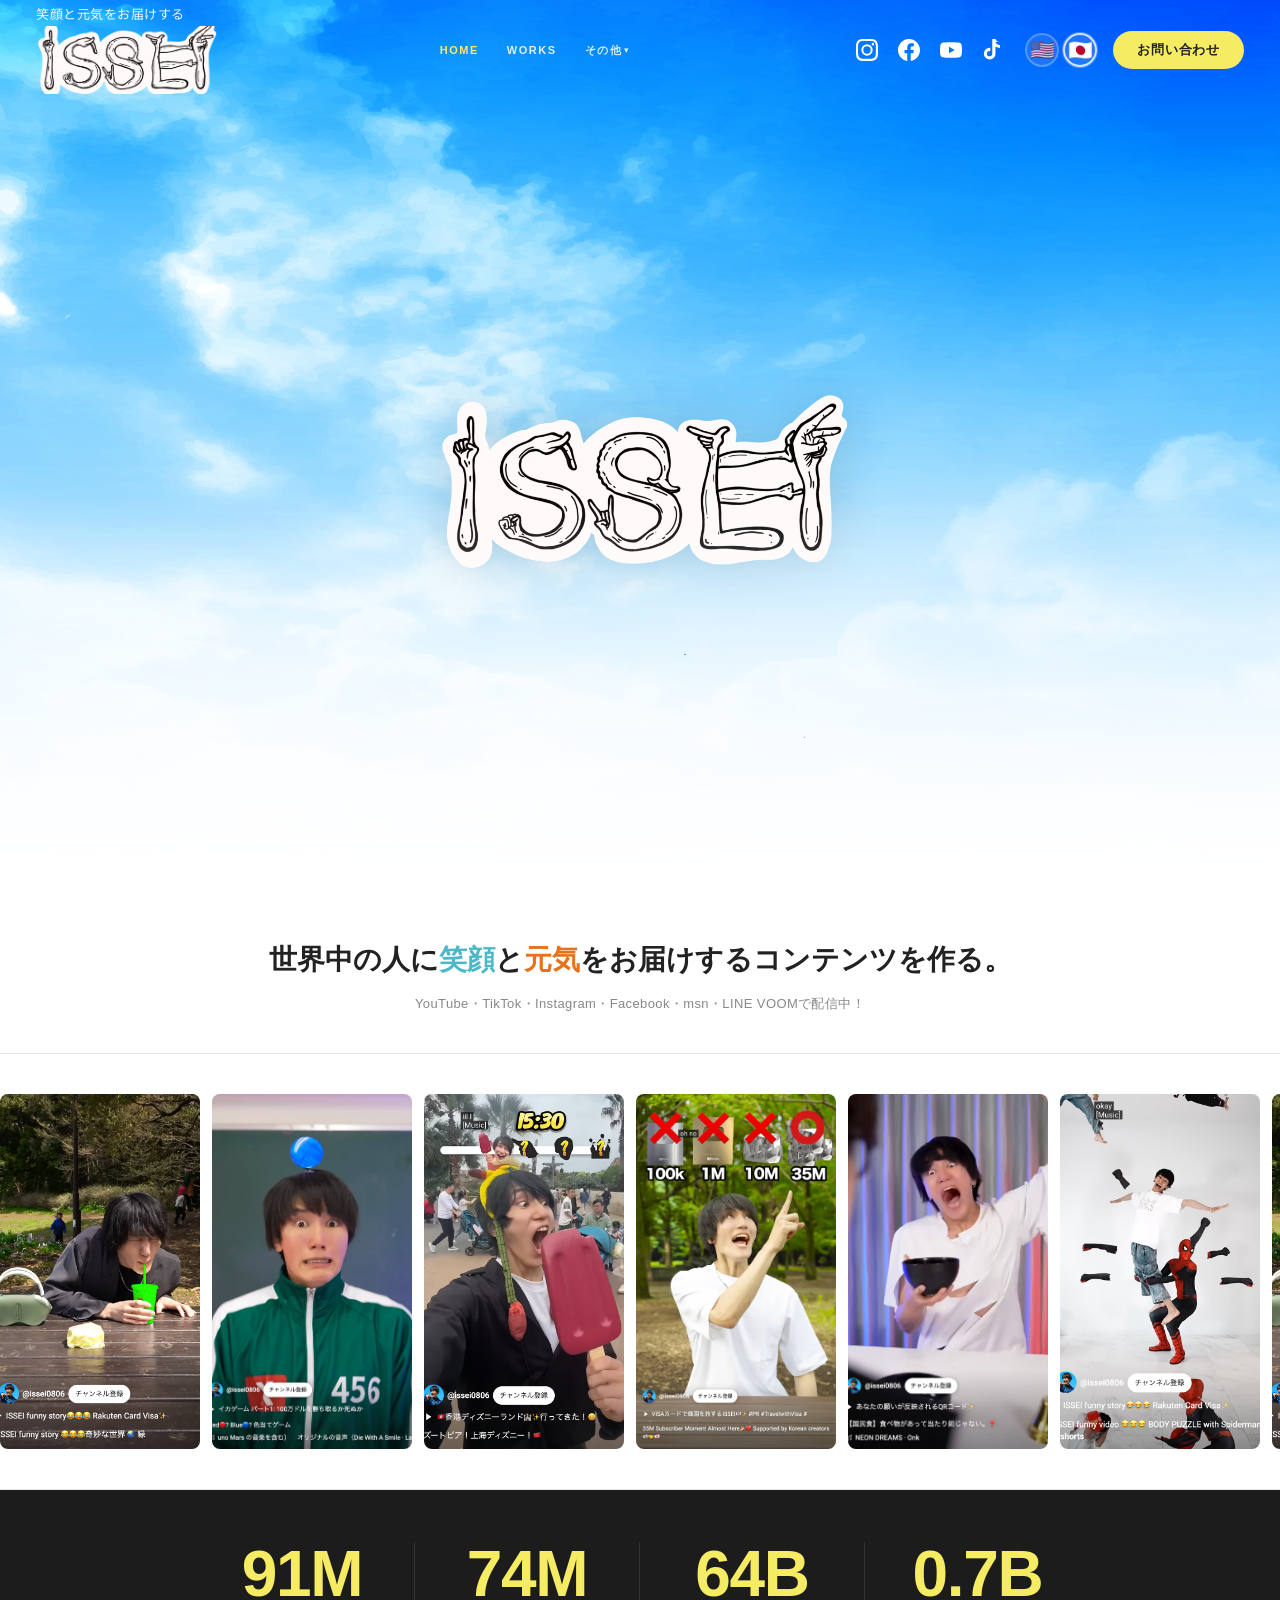
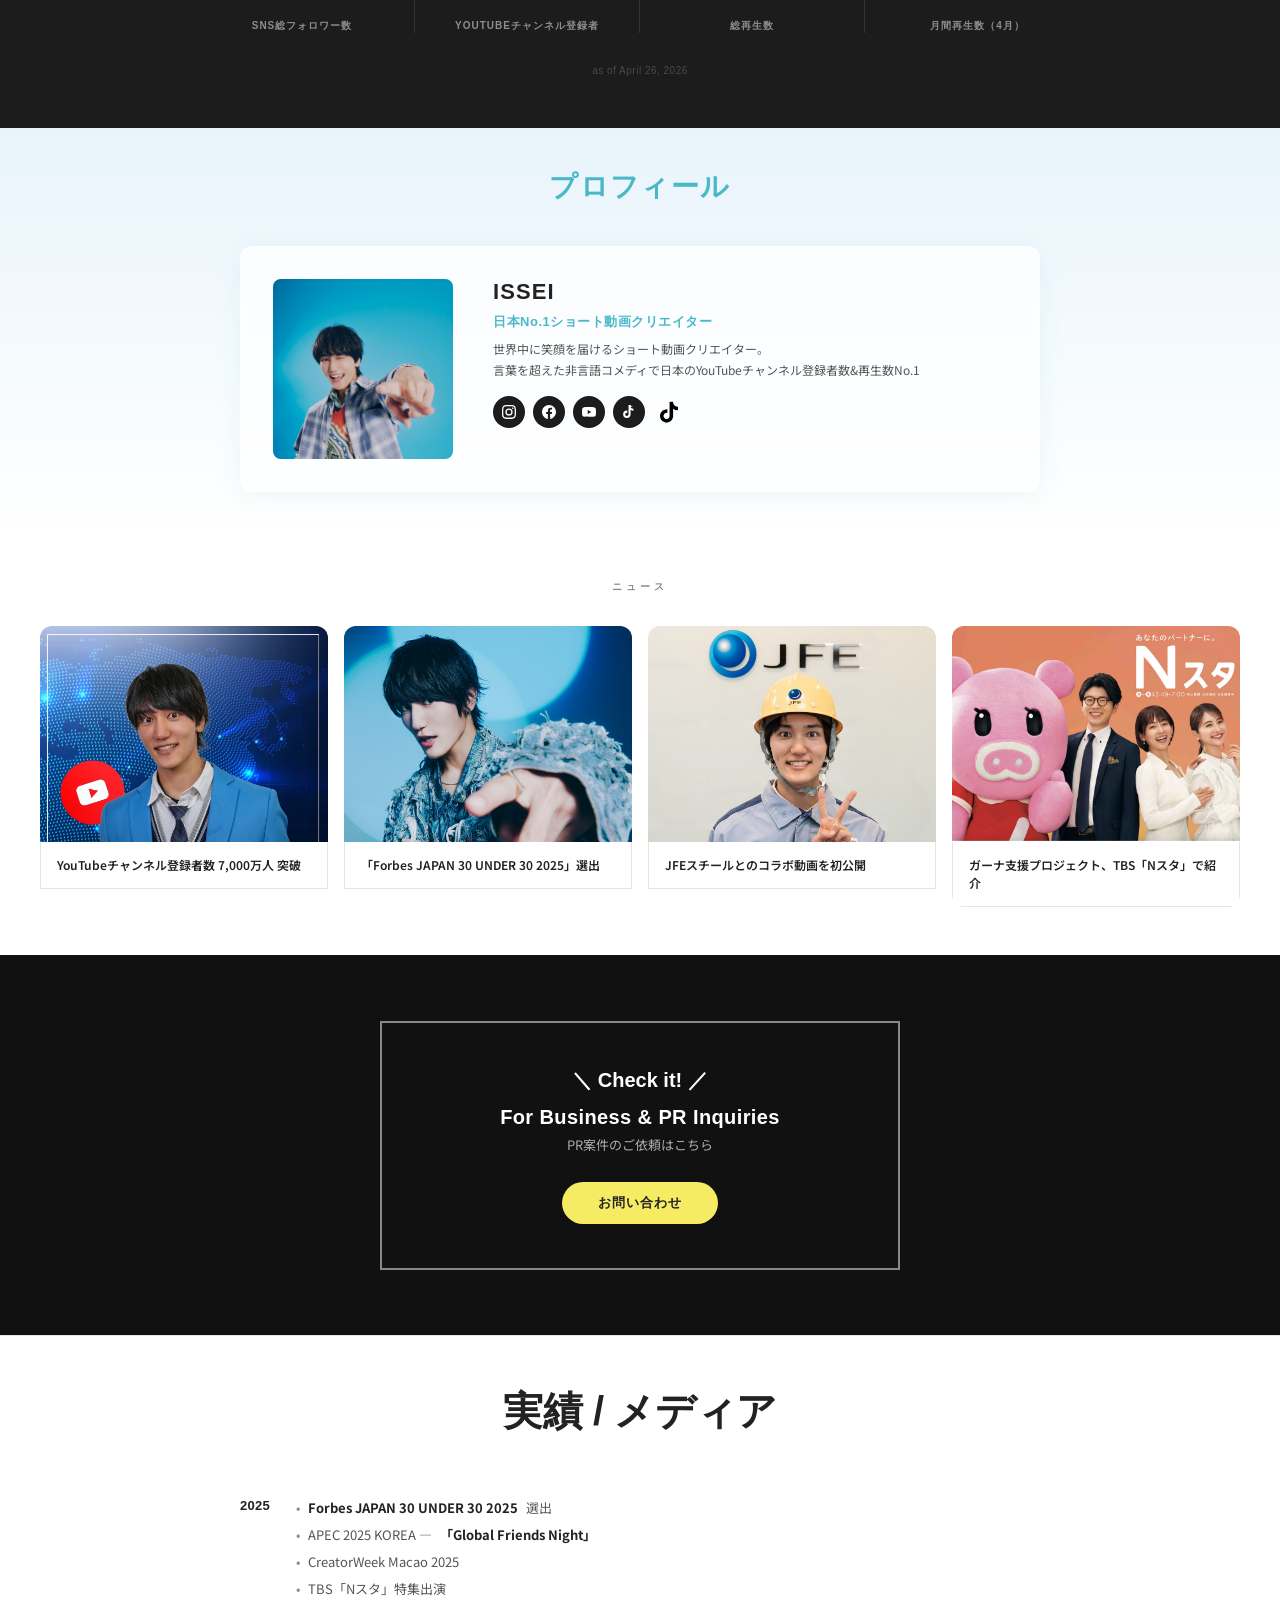
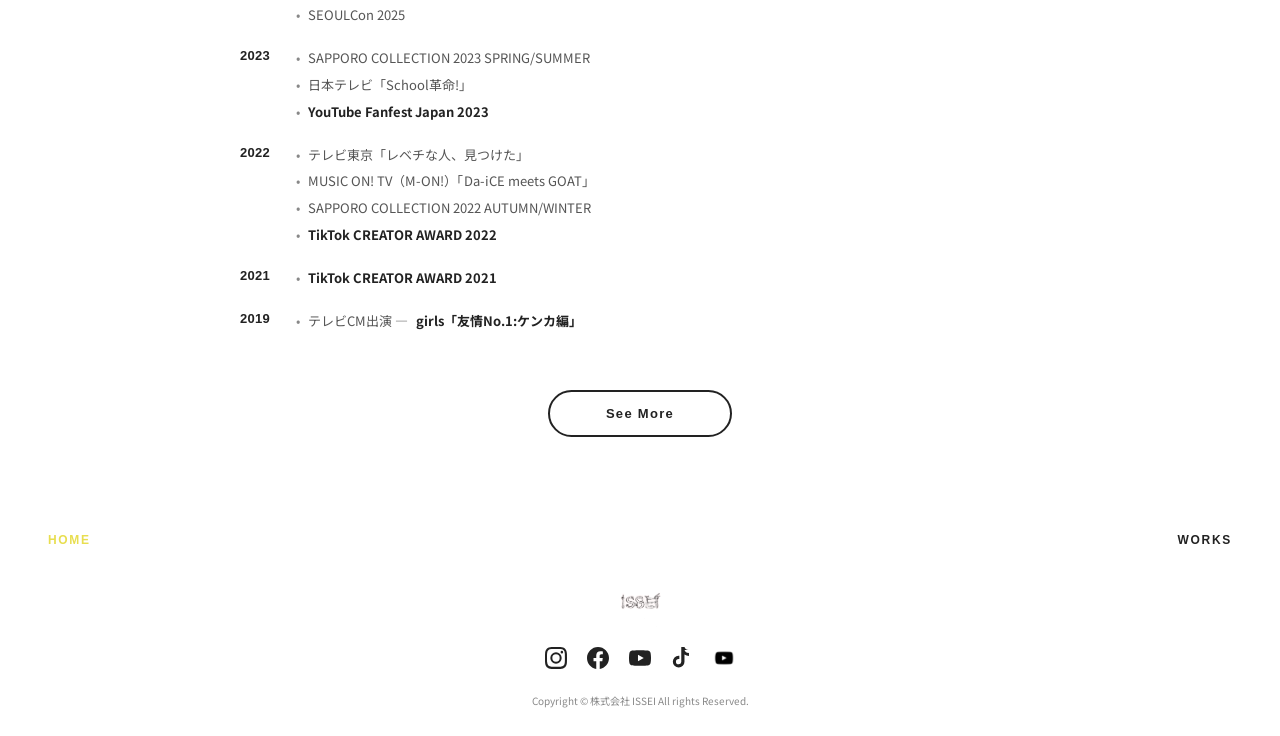
==== index.html @ b6d0b65f "Initial commit — ISSEI company website" ====
<!DOCTYPE html>
<html lang="ja">
<head>
  <meta charset="UTF-8">
  <meta name="viewport" content="width=device-width, initial-scale=1.0">
  <title>ISSEI | ショート動画クリエイター</title>
  <meta name="description" content="Japan's No.1 short-form creator. 非言語コメディで世界をつなぐ。笑顔と元気をお届けする。">
  <link rel="preconnect" href="https://fonts.googleapis.com">
  <link rel="preconnect" href="https://fonts.gstatic.com" crossorigin>
  <link href="https://fonts.googleapis.com/css2?family=Noto+Sans+JP:wght@400;500;700;900&display=swap" rel="stylesheet">
  <link rel="stylesheet" href="css/style.css">
</head>
<body>

  <!-- HEADER -->
  <header>
    <a href="#home" class="logo-wrap">
      <span class="logo-sub" data-i18n="header.tagline">笑顔と元気をお届けする</span>
      <img src="images/logo-header.png" alt="ISSEI" class="logo-img">
    </a>
    <nav class="header-nav">
      <a href="index.html" class="active" data-i18n="nav.home">HOME</a>
      <a href="works.html" data-i18n="nav.works">WORKS</a>
      <div class="nav-more">
        <span class="nav-more-trigger" data-i18n="nav.more">More</span><span class="nav-more-arrow">&#x25BE;</span>
        <div class="nav-dropdown">
          <a href="index.html#profile">Profile</a>
          <a href="index.html#news">News</a>
          <a href="contact.html" data-i18n="nav.contact">Contact</a>
        </div>
      </div>
    </nav>
    <div class="header-right">
      <div class="header-sns">
        <a href="https://www.instagram.com/issei_0806" target="_blank" rel="noopener" aria-label="Instagram">
          <svg viewBox="0 0 24 24"><path d="M12 2.2c3.2 0 3.6 0 4.8.1 3.2.1 4.7 1.7 4.8 4.8.1 1.3.1 1.6.1 4.8 0 3.2 0 3.6-.1 4.8-.1 3.2-1.6 4.7-4.8 4.8-1.3.1-1.6.1-4.8.1-3.2 0-3.6 0-4.8-.1-3.2-.1-4.7-1.7-4.8-4.8C2.2 15.6 2.2 15.3 2.2 12c0-3.2 0-3.6.1-4.8C2.5 3.9 4 2.4 7.2 2.3 8.5 2.2 8.8 2.2 12 2.2zm0-2.2C8.7 0 8.3 0 7.1.1 2.7.3.3 2.7.1 7.1 0 8.3 0 8.7 0 12s0 3.7.1 4.9c.2 4.4 2.6 6.8 7 7C8.3 24 8.7 24 12 24s3.7 0 4.9-.1c4.4-.2 6.8-2.6 7-7 .1-1.2.1-1.6.1-4.9s0-3.7-.1-4.9c-.2-4.4-2.6-6.8-7-7C15.7 0 15.3 0 12 0zm0 5.8a6.2 6.2 0 1 0 0 12.4A6.2 6.2 0 0 0 12 5.8zm0 10.2a4 4 0 1 1 0-8 4 4 0 0 1 0 8zm6.4-11.8a1.4 1.4 0 1 0 0 2.8 1.4 1.4 0 0 0 0-2.8z"/></svg>
        </a>
        <a href="https://www.facebook.com/share/18R8EUJGQv/?mibextid=wwXIfr" target="_blank" rel="noopener" aria-label="Facebook">
          <svg viewBox="0 0 24 24"><path d="M24 12.1C24 5.4 18.6 0 12 0S0 5.4 0 12.1C0 18.1 4.4 23.1 10.1 24v-8.4H7.1v-3.5h3V9.4c0-3 1.8-4.7 4.5-4.7 1.3 0 2.7.2 2.7.2v3h-1.5c-1.5 0-2 .9-2 1.9v2.3h3.4l-.5 3.5h-2.8V24C19.6 23.1 24 18.1 24 12.1z"/></svg>
        </a>
        <a href="https://www.youtube.com/@issei0806" target="_blank" rel="noopener" aria-label="YouTube">
          <svg viewBox="0 0 24 24"><path d="M23.5 6.2a3 3 0 0 0-2.1-2.1C19.5 3.5 12 3.5 12 3.5s-7.5 0-9.4.6A3 3 0 0 0 .5 6.2 31.3 31.3 0 0 0 0 12a31.3 31.3 0 0 0 .5 5.8 3 3 0 0 0 2.1 2.1c1.9.6 9.4.6 9.4.6s7.5 0 9.4-.6a3 3 0 0 0 2.1-2.1A31.3 31.3 0 0 0 24 12a31.3 31.3 0 0 0-.5-5.8zM9.8 15.5V8.5l6.3 3.5-6.3 3.5z"/></svg>
        </a>
        <a href="https://www.tiktok.com/@issei0806" target="_blank" rel="noopener" aria-label="TikTok">
          <svg viewBox="0 0 24 24"><path d="M19.6 3.3A4.9 4.9 0 0 1 14.7 0h-3.5v16.4a2.9 2.9 0 0 1-2.9 2.5 2.9 2.9 0 0 1-2.9-2.9 2.9 2.9 0 0 1 2.9-2.9c.3 0 .5 0 .8.1V9.6a6.4 6.4 0 0 0-.8 0A6.4 6.4 0 0 0 2 16a6.4 6.4 0 0 0 6.4 6.4A6.4 6.4 0 0 0 14.7 16V8.2a8.3 8.3 0 0 0 4.9 1.6V6.4a4.9 4.9 0 0 1-4.9-3.1h4.9z"/></svg>
        </a>
      </div>
      <div class="lang-toggle">
        <button class="lang-btn" data-lang="en">🇺🇸</button>
        <button class="lang-btn" data-lang="ja">🇯🇵</button>
      </div>
      <a href="contact.html" class="btn-contact" data-i18n="nav.contact">Contact Us</a>
    </div>
  </header>

  <!-- HERO -->
  <section class="hero" id="home">
    <img src="images/logo.png" alt="ISSEI" class="hero-issei-logo">
  </section>

  <!-- TAGLINE -->
  <section class="tagline-section">
    <p class="tagline-main" data-i18n="tagline.main">Creating content that brings <span class="hi-teal">smiles</span> and <span class="hi-orange">energy</span> to people around the world.</p>
    <p class="tagline-sub" data-i18n="tagline.sub">We post on YouTube, TikTok, Instagram, Facebook, msn, and LINE VOOM!</p>
  </section>

  <!-- VIDEO GALLERY -->
  <section class="video-section" id="videos">
    <div class="video-marquee-wrap">
      <div class="video-marquee">
        <a href="https://www.youtube.com/shorts/B6LXjl6qYEU" target="_blank" rel="noopener" class="video-thumb">
          <img src="images/video1.png" alt="ISSEI Short">
        </a>
        <a href="https://www.youtube.com/shorts/OdY8fO38qZ0" target="_blank" rel="noopener" class="video-thumb">
          <img src="images/video2.png" alt="ISSEI Short">
        </a>
        <a href="https://www.youtube.com/shorts/y8MEMwSoAbQ" target="_blank" rel="noopener" class="video-thumb">
          <img src="images/video3.png" alt="ISSEI Short">
        </a>
        <a href="https://www.facebook.com/reel/1488280432065754" target="_blank" rel="noopener" class="video-thumb">
          <img src="images/video4.png" alt="ISSEI Short">
        </a>
        <a href="https://www.youtube.com/shorts/hHVqIocbuKQ" target="_blank" rel="noopener" class="video-thumb">
          <img src="images/video5.png" alt="ISSEI Short">
        </a>
        <a href="https://www.youtube.com/shorts/uNd3X2FQv8E" target="_blank" rel="noopener" class="video-thumb">
          <img src="images/video6.png" alt="ISSEI Short">
        </a>
        <!-- duplicate set for seamless loop -->
        <a href="https://www.youtube.com/shorts/B6LXjl6qYEU" target="_blank" rel="noopener" class="video-thumb">
          <img src="images/video1.png" alt="ISSEI Short">
        </a>
        <a href="https://www.youtube.com/shorts/OdY8fO38qZ0" target="_blank" rel="noopener" class="video-thumb">
          <img src="images/video2.png" alt="ISSEI Short">
        </a>
        <a href="https://www.youtube.com/shorts/y8MEMwSoAbQ" target="_blank" rel="noopener" class="video-thumb">
          <img src="images/video3.png" alt="ISSEI Short">
        </a>
        <a href="https://www.facebook.com/reel/1488280432065754" target="_blank" rel="noopener" class="video-thumb">
          <img src="images/video4.png" alt="ISSEI Short">
        </a>
        <a href="https://www.youtube.com/shorts/hHVqIocbuKQ" target="_blank" rel="noopener" class="video-thumb">
          <img src="images/video5.png" alt="ISSEI Short">
        </a>
        <a href="https://www.youtube.com/shorts/uNd3X2FQv8E" target="_blank" rel="noopener" class="video-thumb">
          <img src="images/video6.png" alt="ISSEI Short">
        </a>
      </div>
    </div>
  </section>

  <!-- STATS -->
  <section class="stats-section">
    <div class="stats-grid">
      <div class="stat-item">
        <div class="stat-num" data-target="91" data-suffix="M">91M</div>
        <div class="stat-label" data-i18n="stat.followers">SNS Total Followers</div>
      </div>
      <div class="stat-item">
        <div class="stat-num" data-target="74" data-suffix="M">74M</div>
        <div class="stat-label" data-i18n="stat.youtube">YouTube Subscribers</div>
      </div>
      <div class="stat-item">
        <div class="stat-num" data-target="64" data-suffix="B">64B</div>
        <div class="stat-label" data-i18n="stat.views">Total Views</div>
      </div>
      <div class="stat-item">
        <div class="stat-num" data-target="0.7" data-suffix="B">0.7B</div>
        <div class="stat-label" data-i18n="stat.monthly">Monthly Views (Mar)</div>
      </div>
    </div>
    <p class="stats-date">as of April 26, 2026</p>
  </section>

  <!-- PROFILE -->
  <section class="profile-section" id="profile">
    <h2 class="profile-heading" data-i18n="profile.heading">Profile</h2>
    <div class="profile-card">
      <div class="profile-photo">
        <img src="images/IMG_0517 2.JPG" alt="ISSEI">
      </div>
      <div>
        <div class="profile-info-name">ISSEI</div>
        <div class="profile-info-title" data-i18n="profile.title">Japan's No.1 Short-Form Creator</div>
        <div class="profile-info-bio" data-i18n="profile.bio">非言語コメディで世界をつなぎ、笑顔と元気をお届けする。</div>
        <div class="profile-sns-icons">
          <a href="https://www.instagram.com/issei_0806" target="_blank" rel="noopener" class="profile-sns-icon" aria-label="Instagram">
            <svg viewBox="0 0 24 24"><path d="M12 2.2c3.2 0 3.6 0 4.8.1 3.2.1 4.7 1.7 4.8 4.8.1 1.3.1 1.6.1 4.8 0 3.2 0 3.6-.1 4.8-.1 3.2-1.6 4.7-4.8 4.8-1.3.1-1.6.1-4.8.1-3.2 0-3.6 0-4.8-.1-3.2-.1-4.7-1.7-4.8-4.8C2.2 15.6 2.2 15.3 2.2 12c0-3.2 0-3.6.1-4.8C2.5 3.9 4 2.4 7.2 2.3 8.5 2.2 8.8 2.2 12 2.2zm0-2.2C8.7 0 8.3 0 7.1.1 2.7.3.3 2.7.1 7.1 0 8.3 0 8.7 0 12s0 3.7.1 4.9c.2 4.4 2.6 6.8 7 7C8.3 24 8.7 24 12 24s3.7 0 4.9-.1c4.4-.2 6.8-2.6 7-7 .1-1.2.1-1.6.1-4.9s0-3.7-.1-4.9c-.2-4.4-2.6-6.8-7-7C15.7 0 15.3 0 12 0zm0 5.8a6.2 6.2 0 1 0 0 12.4A6.2 6.2 0 0 0 12 5.8zm0 10.2a4 4 0 1 1 0-8 4 4 0 0 1 0 8zm6.4-11.8a1.4 1.4 0 1 0 0 2.8 1.4 1.4 0 0 0 0-2.8z"/></svg>
          </a>
          <a href="https://www.facebook.com/issei0806official" target="_blank" rel="noopener" class="profile-sns-icon" aria-label="Facebook">
            <svg viewBox="0 0 24 24"><path d="M24 12.1C24 5.4 18.6 0 12 0S0 5.4 0 12.1C0 18.1 4.4 23.1 10.1 24v-8.4H7.1v-3.5h3V9.4c0-3 1.8-4.7 4.5-4.7 1.3 0 2.7.2 2.7.2v3h-1.5c-1.5 0-2 .9-2 1.9v2.3h3.4l-.5 3.5h-2.8V24C19.6 23.1 24 18.1 24 12.1z"/></svg>
          </a>
          <a href="https://www.youtube.com/@issei0806" target="_blank" rel="noopener" class="profile-sns-icon" aria-label="YouTube">
            <svg viewBox="0 0 24 24"><path d="M23.5 6.2a3 3 0 0 0-2.1-2.1C19.5 3.5 12 3.5 12 3.5s-7.5 0-9.4.6A3 3 0 0 0 .5 6.2 31.3 31.3 0 0 0 0 12a31.3 31.3 0 0 0 .5 5.8 3 3 0 0 0 2.1 2.1c1.9.6 9.4.6 9.4.6s7.5 0 9.4-.6a3 3 0 0 0 2.1-2.1A31.3 31.3 0 0 0 24 12a31.3 31.3 0 0 0-.5-5.8zM9.8 15.5V8.5l6.3 3.5-6.3 3.5z"/></svg>
          </a>
          <a href="https://www.tiktok.com/@issei0806" target="_blank" rel="noopener" class="profile-sns-icon" aria-label="TikTok">
            <svg viewBox="0 0 24 24"><path d="M19.6 3.3A4.9 4.9 0 0 1 14.7 0h-3.5v16.4a2.9 2.9 0 0 1-2.9 2.5 2.9 2.9 0 0 1-2.9-2.9 2.9 2.9 0 0 1 2.9-2.9c.3 0 .5 0 .8.1V9.6a6.4 6.4 0 0 0-.8 0A6.4 6.4 0 0 0 2 16a6.4 6.4 0 0 0 6.4 6.4A6.4 6.4 0 0 0 14.7 16V8.2a8.3 8.3 0 0 0 4.9 1.6V6.4a4.9 4.9 0 0 1-4.9-3.1h4.9z"/></svg>
          </a>
          <a href="https://voom.line.me/ch/issei0806" target="_blank" rel="noopener" class="profile-sns-icon profile-sns-icon--img" aria-label="LINE VOOM">
            <img src="images/icon-line2.png" alt="LINE VOOM">
          </a>
        </div>
      </div>
    </div>
  </section>

  <!-- NEWS -->
  <section class="news-section" id="news">
    <p class="news-heading" data-i18n="news.label">News</p>
    <div class="news-grid">
      <a href="news1.html" class="news-card">
        <div class="news-card-thumb" style="padding:0;">
          <img src="images/profile.jpg" alt="70M Subscribers" style="position:static;width:100%;height:100%;object-fit:cover;">
        </div>
        <div class="news-card-body">
          <div class="news-card-title" data-i18n="news.1.title">YouTubeチャンネル登録者数 7,000万人 突破</div>
        </div>
      </a>
      <a href="news2.html" class="news-card">
        <div class="news-card-thumb" style="padding:0;">
          <img src="images/news1.jpg" alt="Forbes JAPAN 30 UNDER 30" style="position:static;width:100%;height:100%;object-fit:cover;">
        </div>
        <div class="news-card-body">
          <div class="news-card-title" data-i18n="news.2.title">「Forbes JAPAN 30 UNDER 30 2025」選出</div>
        </div>
      </a>
      <a href="news3.html" class="news-card">
        <div class="news-card-thumb" style="padding:0;">
          <img src="images/news2.jpg" alt="JFE Steel" style="position:static;width:100%;height:100%;object-fit:cover;object-position:center 30%;">
        </div>
        <div class="news-card-body">
          <div class="news-card-title" data-i18n="news.3.title">JFEスチールとのコラボ動画を初公開</div>
        </div>
      </a>
      <a href="news4.html" class="news-card">
        <div class="news-card-thumb" style="padding:0;">
          <img src="images/news3.png" alt="TBS Nスタ" style="position:static;width:100%;height:100%;object-fit:cover;">
        </div>
        <div class="news-card-body">
          <div class="news-card-title" data-i18n="news.4.title">ガーナ支援プロジェクト、TBS「Nスタ」で紹介</div>
        </div>
      </a>
    </div>
  </section>

  <!-- CTA -->
  <section class="cta-section cta-section--overlay">
    <div class="cta-video-bg">
      <img src="https://img.youtube.com/vi/B6LXjl6qYEU/hqdefault.jpg" alt="">
      <img src="https://img.youtube.com/vi/OdY8fO38qZ0/hqdefault.jpg" alt="">
      <img src="https://img.youtube.com/vi/y8MEMwSoAbQ/hqdefault.jpg" alt="">
      <img src="https://img.youtube.com/vi/hHVqIocbuKQ/hqdefault.jpg" alt="">
      <img src="https://img.youtube.com/vi/uNd3X2FQv8E/hqdefault.jpg" alt="">
      <img src="https://img.youtube.com/vi/2mJEm8zOk-o/hqdefault.jpg" alt="">
    </div>
    <div class="cta-inner-box">
      <p class="cta-check">＼ Check it! ／</p>
      <p class="cta-title-en">For Business &amp; PR Inquiries</p>
      <p class="cta-text" data-i18n="news.cta">ビジネス・PR案件のお問い合わせはこちら</p>
      <a href="contact.html" class="btn-cta" data-i18n="nav.contact">Contact Us</a>
    </div>
  </section>

  <!-- WORKS / MEDIA -->
  <section class="works-section" id="works">
    <div class="works-heading">
      <h2 data-i18n="works.title">Works / Media</h2>
    </div>
    <div class="timeline">

      <div class="tl-block">
        <div class="tl-year">2025</div>
        <div class="tl-items">
          <div class="tl-item" data-i18n="work.2025.1"><strong>Forbes JAPAN 30 UNDER 30 2025</strong> 選出</div>
          <div class="tl-item" data-i18n="work.2025.2">APEC 2025 KOREA — <strong>「Global Friends Night」</strong></div>
          <div class="tl-item" data-i18n="work.2025.3">CreatorWeek Macao 2025</div>
          <div class="tl-item" data-i18n="work.2025.4">TBS「Nスタ」特集出演</div>
          <div class="tl-item" data-i18n="work.2025.5">SEOULCon 2025</div>
        </div>
      </div>

      <div class="tl-block">
        <div class="tl-year">2023</div>
        <div class="tl-items">
          <div class="tl-item" data-i18n="work.2023.1">SAPPORO COLLECTION 2023 SPRING/SUMMER</div>
          <div class="tl-item" data-i18n="work.2023.2">日本テレビ「School革命!」</div>
          <div class="tl-item" data-i18n="work.2023.3"><strong>YouTube Fanfest Japan 2023</strong></div>
        </div>
      </div>

      <div class="tl-block">
        <div class="tl-year">2022</div>
        <div class="tl-items">
          <div class="tl-item" data-i18n="work.2022.1">テレビ東京「レベチな人、見つけた」</div>
          <div class="tl-item" data-i18n="work.2022.2">MUSIC ON! TV（M-ON!）「Da-iCE meets GOAT」</div>
          <div class="tl-item" data-i18n="work.2022.3">SAPPORO COLLECTION 2022 AUTUMN/WINTER</div>
          <div class="tl-item" data-i18n="work.2022.4"><strong>TikTok CREATOR AWARD 2022</strong></div>
        </div>
      </div>

      <div class="tl-block">
        <div class="tl-year">2021</div>
        <div class="tl-items">
          <div class="tl-item" data-i18n="work.2021.1"><strong>TikTok CREATOR AWARD 2021</strong></div>
        </div>
      </div>

      <div class="tl-block">
        <div class="tl-year">2019</div>
        <div class="tl-items">
          <div class="tl-item" data-i18n="work.2019.1">テレビCM — <strong>girls「友情No.1:ケンカ編」</strong></div>
        </div>
      </div>

    </div>
    <div style="text-align:center;margin-top:48px;">
      <a href="works.html" class="btn-see-more" data-i18n="works.seemore">See More</a>
    </div>
  </section>

  <!-- FOOTER -->
  <footer>
    <div class="footer-row">
      <a href="#home" class="footer-row-home" data-i18n="nav.home">HOME</a>
      <a href="works.html" class="footer-row-works" data-i18n="nav.works">WORKS</a>
    </div>
    <div class="footer-logo-text"><img src="images/logo.png" alt="ISSEI"></div>
    <div class="footer-sns">
      <a href="https://www.instagram.com/issei_0806" target="_blank" rel="noopener" aria-label="Instagram">
        <svg viewBox="0 0 24 24"><path d="M12 2.2c3.2 0 3.6 0 4.8.1 3.2.1 4.7 1.7 4.8 4.8.1 1.3.1 1.6.1 4.8 0 3.2 0 3.6-.1 4.8-.1 3.2-1.6 4.7-4.8 4.8-1.3.1-1.6.1-4.8.1-3.2 0-3.6 0-4.8-.1-3.2-.1-4.7-1.7-4.8-4.8C2.2 15.6 2.2 15.3 2.2 12c0-3.2 0-3.6.1-4.8C2.5 3.9 4 2.4 7.2 2.3 8.5 2.2 8.8 2.2 12 2.2zm0-2.2C8.7 0 8.3 0 7.1.1 2.7.3.3 2.7.1 7.1 0 8.3 0 8.7 0 12s0 3.7.1 4.9c.2 4.4 2.6 6.8 7 7C8.3 24 8.7 24 12 24s3.7 0 4.9-.1c4.4-.2 6.8-2.6 7-7 .1-1.2.1-1.6.1-4.9s0-3.7-.1-4.9c-.2-4.4-2.6-6.8-7-7C15.7 0 15.3 0 12 0zm0 5.8a6.2 6.2 0 1 0 0 12.4A6.2 6.2 0 0 0 12 5.8zm0 10.2a4 4 0 1 1 0-8 4 4 0 0 1 0 8zm6.4-11.8a1.4 1.4 0 1 0 0 2.8 1.4 1.4 0 0 0 0-2.8z"/></svg>
      </a>
      <a href="https://www.facebook.com/issei0806official" target="_blank" rel="noopener" aria-label="Facebook">
        <svg viewBox="0 0 24 24"><path d="M24 12.1C24 5.4 18.6 0 12 0S0 5.4 0 12.1C0 18.1 4.4 23.1 10.1 24v-8.4H7.1v-3.5h3V9.4c0-3 1.8-4.7 4.5-4.7 1.3 0 2.7.2 2.7.2v3h-1.5c-1.5 0-2 .9-2 1.9v2.3h3.4l-.5 3.5h-2.8V24C19.6 23.1 24 18.1 24 12.1z"/></svg>
      </a>
      <a href="https://www.youtube.com/@issei0806" target="_blank" rel="noopener" aria-label="YouTube">
        <svg viewBox="0 0 24 24"><path d="M23.5 6.2a3 3 0 0 0-2.1-2.1C19.5 3.5 12 3.5 12 3.5s-7.5 0-9.4.6A3 3 0 0 0 .5 6.2 31.3 31.3 0 0 0 0 12a31.3 31.3 0 0 0 .5 5.8 3 3 0 0 0 2.1 2.1c1.9.6 9.4.6 9.4.6s7.5 0 9.4-.6a3 3 0 0 0 2.1-2.1A31.3 31.3 0 0 0 24 12a31.3 31.3 0 0 0-.5-5.8zM9.8 15.5V8.5l6.3 3.5-6.3 3.5z"/></svg>
      </a>
      <a href="https://www.tiktok.com/@issei0806" target="_blank" rel="noopener" aria-label="TikTok">
        <svg viewBox="0 0 24 24"><path d="M19.6 3.3A4.9 4.9 0 0 1 14.7 0h-3.5v16.4a2.9 2.9 0 0 1-2.9 2.5 2.9 2.9 0 0 1-2.9-2.9 2.9 2.9 0 0 1 2.9-2.9c.3 0 .5 0 .8.1V9.6a6.4 6.4 0 0 0-.8 0A6.4 6.4 0 0 0 2 16a6.4 6.4 0 0 0 6.4 6.4A6.4 6.4 0 0 0 14.7 16V8.2a8.3 8.3 0 0 0 4.9 1.6V6.4a4.9 4.9 0 0 1-4.9-3.1h4.9z"/></svg>
      </a>
      <a href="https://voom.line.me/ch/issei0806" target="_blank" rel="noopener" aria-label="LINE VOOM">
        <img src="images/icon-line.png" alt="LINE VOOM">
      </a>
    </div>
    <p class="footer-copy" data-i18n="footer.copy">Copyright © 株式会社 ISSEI All rights Reserved.</p>
  </footer>

  <script src="js/main.js"></script>
</body>
</html>
---- css/style.css ----
/* =============================================
   ISSEI Official Website
   ============================================= */

:root {
  --yellow: #F5EC64;
  --yellow-dark: #e8de50;
  --sky-top: #5ab8e8;
  --sky-mid: #a8d8f0;
  --sky-bottom: #daeef8;
  --powder: #e8f4fb;
  --powder-mid: #c8e6f5;
  --dark: #1c1c1c;
  --dark2: #2a2a2a;
  --white: #ffffff;
  --text: #222222;
  --text-mid: #555555;
  --text-light: #888888;
  --border: #e4e4e4;
  --accent-teal: #4ab8c8;
  --accent-orange: #e8721a;
  --font-en: 'Helvetica Neue', Helvetica, Arial, sans-serif;
  --font-jp: 'Noto Sans JP', 'Hiragino Sans', Meiryo, sans-serif;
  --ease: 0.25s ease;
  --radius: 12px;
}

*, *::before, *::after { box-sizing: border-box; margin: 0; padding: 0; }
html { scroll-behavior: smooth; }
body { background: var(--white); color: var(--text); font-family: var(--font-en); -webkit-font-smoothing: antialiased; }
a { color: inherit; text-decoration: none; }
img { max-width: 100%; display: block; }

/* =============================================
   HEADER
   ============================================= */

header {
  position: fixed;
  top: 0; left: 0; right: 0;
  z-index: 200;
  height: 100px;
  display: flex;
  align-items: center;
  justify-content: space-between;
  padding: 0 36px;
  background: transparent;
  transition: background var(--ease);
}
header.scrolled {
  background: rgba(10,10,10,0.85);
  backdrop-filter: blur(10px);
}

.logo-wrap {
  display: flex;
  flex-direction: column;
  line-height: 1.2;
}
.logo-img {
  height: 68px;
  width: auto;
  display: block;
}
.logo-sub {
  font-size: 13px;
  color: rgba(255,255,255,0.92);
  font-family: var(--font-jp);
  letter-spacing: 0.04em;
  white-space: nowrap;
  margin-bottom: 4px;
}

.header-right {
  display: flex;
  align-items: center;
  gap: 16px;
  flex-shrink: 0;
}

.header-sns {
  display: flex;
  align-items: center;
  gap: 10px;
}
.header-sns a {
  display: flex;
  align-items: center;
  justify-content: center;
  width: 32px; height: 32px;
  color: var(--white);
  transition: opacity var(--ease);
}
.header-sns a:hover { opacity: 0.6; }
.header-sns svg { width: 22px; height: 22px; fill: var(--white); }

.header-nav {
  display: flex;
  align-items: center;
  gap: 28px;
}
.header-nav a {
  font-size: 11px;
  font-weight: 700;
  letter-spacing: 0.14em;
  text-transform: uppercase;
  color: rgba(255,255,255,0.85);
  transition: color var(--ease);
}
.header-nav a:hover { color: var(--white); }
.header-nav a.active { color: var(--yellow); }

/* More dropdown */
.nav-more {
  position: relative;
  display: flex;
  align-items: center;
  gap: 2px;
  cursor: pointer;
}
.nav-more-trigger {
  font-size: 11px;
  font-weight: 700;
  letter-spacing: 0.14em;
  text-transform: uppercase;
  color: rgba(255,255,255,0.85);
  transition: color var(--ease);
  user-select: none;
}
.nav-more-arrow {
  font-size: 9px;
  color: rgba(255,255,255,0.85);
  transition: color var(--ease);
  line-height: 1;
  margin-top: 1px;
}
.nav-more:hover .nav-more-trigger,
.nav-more:hover .nav-more-arrow { color: var(--white); }
.nav-dropdown {
  position: absolute;
  top: calc(100% + 14px);
  left: 50%;
  transform: translateX(-50%) translateY(-4px);
  background: rgba(10,10,10,0.92);
  backdrop-filter: blur(12px);
  border-radius: 8px;
  min-width: 130px;
  overflow: hidden;
  opacity: 0;
  visibility: hidden;
  transition: opacity var(--ease), visibility var(--ease), transform var(--ease);
  z-index: 300;
}
.nav-more:hover .nav-dropdown {
  opacity: 1;
  visibility: visible;
  transform: translateX(-50%) translateY(0);
}
.nav-dropdown a {
  display: block;
  padding: 11px 18px;
  font-size: 11px;
  font-weight: 600;
  letter-spacing: 0.1em;
  text-transform: uppercase;
  color: rgba(255,255,255,0.75);
  border-bottom: 1px solid rgba(255,255,255,0.06);
  transition: background var(--ease), color var(--ease);
}
.nav-dropdown a:last-child { border-bottom: none; }
.nav-dropdown a:hover {
  background: rgba(255,255,255,0.09);
  color: var(--white);
}

.btn-contact {
  background: var(--yellow);
  color: var(--text);
  font-size: 13px;
  font-weight: 700;
  letter-spacing: 0.06em;
  padding: 10px 24px;
  border-radius: 24px;
  transition: background var(--ease);
  white-space: nowrap;
}
.btn-contact.active { background: var(--yellow-dark); }
.btn-contact:hover { background: var(--yellow-dark); }

.lang-toggle {
  display: flex;
  align-items: center;
  gap: 4px;
}
.lang-btn {
  width: 34px;
  height: 34px;
  border-radius: 50%;
  border: 2px solid rgba(255,255,255,0.35);
  cursor: pointer;
  font-size: 20px;
  padding: 0;
  line-height: 1;
  display: flex;
  align-items: center;
  justify-content: center;
  background: rgba(255,255,255,0.12);
  opacity: 0.75;
  transition: opacity var(--ease), border-color var(--ease);
}
.lang-btn.active {
  opacity: 1;
  border-color: rgba(255,255,255,0.8);
  box-shadow: 0 0 0 1px rgba(255,255,255,0.3);
}
.lang-btn:hover { opacity: 1; }
.lang-sep { display: none; }

/* =============================================
   HERO
   ============================================= */

.hero {
  padding-top: 100px;
  min-height: 100vh;
  background: url('../images/hero-bg.jpg') center center / cover no-repeat;
  display: flex;
  align-items: center;
  justify-content: center;
  position: relative;
  overflow: hidden;
}
.hero::after {
  content: '';
  position: absolute;
  bottom: 0; left: 0; right: 0;
  height: 45%;
  background: linear-gradient(to bottom, transparent 0%, rgba(255,255,255,0.7) 60%, rgba(255,255,255,1) 100%);
  pointer-events: none;
}

.hero-issei-logo {
  width: clamp(240px, 38vw, 520px);
  user-select: none;
  filter: drop-shadow(0 4px 24px rgba(0,0,0,0.12));
}

/* =============================================
   TAGLINE
   ============================================= */

.tagline-section {
  background: var(--white);
  padding: 40px 32px;
  text-align: center;
  border-bottom: 1px solid var(--border);
}

.tagline-main {
  font-size: clamp(18px, 3vw, 28px);
  font-weight: 700;
  line-height: 1.4;
  margin-bottom: 16px;
  color: var(--text);
}
.tagline-main .hi-teal { color: var(--accent-teal); }
.tagline-main .hi-orange { color: var(--accent-orange); }

.tagline-sub {
  font-size: 13px;
  color: var(--text-light);
  letter-spacing: 0.03em;
}

/* =============================================
   VIDEO GALLERY
   ============================================= */

.video-section {
  background: var(--white);
  padding: 40px 0;
  overflow: hidden;
  border-bottom: 1px solid var(--border);
}

.video-marquee-wrap {
  overflow: hidden;
  width: 100%;
}

@keyframes marquee-scroll {
  0%   { transform: translateX(0); }
  100% { transform: translateX(-50%); }
}

.video-marquee {
  display: flex;
  gap: 12px;
  width: max-content;
  animation: marquee-scroll 28s linear infinite;
}

.video-marquee:hover {
  animation-play-state: paused;
}

.video-thumb {
  flex: 0 0 200px;
  height: 355px;
  border-radius: 8px;
  overflow: hidden;
  position: relative;
  background: #1a1a1a;
  cursor: pointer;
  transition: transform var(--ease);
}
.video-thumb:hover { transform: scale(1.02); }

.video-thumb::after {
  content: '';
  position: absolute;
  inset: 0;
  background: rgba(0,0,0,0.2) url("data:image/svg+xml,%3Csvg xmlns='http://www.w3.org/2000/svg' viewBox='0 0 80 80'%3E%3Ccircle cx='40' cy='40' r='38' fill='rgba(255%2C255%2C255%2C0.9)'/%3E%3Cpolygon points='32%2C22 32%2C58 60%2C40' fill='%231a1a1a'/%3E%3C/svg%3E") center/56px no-repeat;
  opacity: 0;
  transition: opacity 0.2s ease;
  z-index: 2;
}
.video-thumb:hover::after { opacity: 1; }

.video-thumb img {
  width: 100%;
  height: 100%;
  object-fit: cover;
}

/* legacy — kept for any other scroll usage */
.video-scroll {
  display: flex;
  gap: 12px;
  padding: 0 32px;
  overflow-x: auto;
  scrollbar-width: none;
  -ms-overflow-style: none;
}
.video-scroll::-webkit-scrollbar { display: none; }

.video-thumb-placeholder {
  width: 100%;
  height: 100%;
  background: linear-gradient(160deg, #2a2a2a 0%, #1a1a1a 100%);
  display: flex;
  flex-direction: column;
  align-items: center;
  justify-content: center;
  gap: 12px;
  color: rgba(255,255,255,0.3);
  font-size: 11px;
  letter-spacing: 0.1em;
  text-transform: uppercase;
}
.video-thumb-placeholder svg { width: 32px; height: 32px; fill: rgba(255,255,255,0.2); }

.video-views {
  position: absolute;
  top: 10px;
  left: 10px;
  background: rgba(0,0,0,0.7);
  color: var(--white);
  font-size: 10px;
  font-weight: 700;
  padding: 3px 8px;
  border-radius: 4px;
}

/* =============================================
   PROFILE SECTION
   ============================================= */

.profile-section {
  background: linear-gradient(180deg, var(--powder) 0%, var(--white) 100%);
  padding: 40px 32px;
}

.profile-heading {
  text-align: center;
  font-size: 28px;
  font-weight: 800;
  color: var(--accent-teal);
  margin-bottom: 40px;
  letter-spacing: 0.05em;
}

.profile-card {
  max-width: 800px;
  margin: 0 auto;
  display: grid;
  grid-template-columns: 180px 1fr;
  gap: 40px;
  align-items: start;
  background: rgba(255,255,255,0.7);
  border-radius: var(--radius);
  padding: 32px;
  backdrop-filter: blur(4px);
  border: 1px solid rgba(255,255,255,0.9);
  box-shadow: 0 4px 24px rgba(74,184,200,0.1);
}

.profile-photo {
  aspect-ratio: 1;
  border-radius: 8px;
  overflow: hidden;
  background: var(--powder-mid);
  display: flex;
  align-items: center;
  justify-content: center;
}
.profile-photo img { width: 100%; height: 100%; object-fit: cover; object-position: top; }
.profile-photo-placeholder {
  font-size: 10px;
  color: var(--text-light);
  text-align: center;
  padding: 12px;
  font-family: var(--font-jp);
}

.profile-info-name {
  font-size: 22px;
  font-weight: 900;
  letter-spacing: 0.05em;
  margin-bottom: 8px;
}
.profile-info-title {
  font-size: 13px;
  font-weight: 600;
  color: var(--accent-teal);
  letter-spacing: 0.04em;
  margin-bottom: 8px;
}

.profile-info-bio {
  font-size: 12px;
  color: var(--text-mid);
  line-height: 1.7;
  margin-bottom: 16px;
  font-family: var(--font-jp);
}

.profile-sns-icons {
  display: flex;
  gap: 8px;
  margin-bottom: 24px;
}
.profile-sns-icon {
  width: 32px; height: 32px;
  border-radius: 50%;
  background: var(--dark);
  display: flex;
  align-items: center;
  justify-content: center;
  transition: opacity var(--ease);
}
.profile-sns-icon:hover { opacity: 0.7; }
.profile-sns-icon svg { width: 14px; height: 14px; fill: white; }
.profile-sns-icon--img { background: transparent; }
.profile-sns-icon img { width: 28px; height: 28px; display: block; border-radius: 50%; }

.profile-stats {
  display: grid;
  grid-template-columns: repeat(4, 1fr);
  gap: 0;
  border-top: 1px solid var(--border);
  padding-top: 20px;
  margin-top: 8px;
}

.pstat {
  text-align: center;
  border-right: 1px solid var(--border);
  padding: 0 12px;
}
.pstat:last-child { border-right: none; }

.pstat-label {
  font-size: 9px;
  font-weight: 600;
  color: var(--text-light);
  letter-spacing: 0.08em;
  text-transform: uppercase;
  line-height: 1.3;
  margin-bottom: 6px;
}
.pstat-num {
  font-size: clamp(22px, 3vw, 32px);
  font-weight: 900;
  color: var(--accent-teal);
  letter-spacing: -0.02em;
  line-height: 1;
}

.profile-date {
  text-align: center;
  font-size: 10px;
  color: var(--text-light);
  margin-top: 16px;
}

/* =============================================
   NEWS SECTION
   ============================================= */

.news-section {
  padding: 48px 32px;
  background: var(--white);
}

.news-heading {
  text-align: center;
  font-size: 10px;
  font-weight: 700;
  letter-spacing: 0.4em;
  text-transform: uppercase;
  color: var(--text-light);
  margin-bottom: 32px;
}

.news-grid {
  display: grid;
  grid-template-columns: repeat(4, 1fr);
  gap: 16px;
  max-width: 1200px;
  margin: 0 auto;
}

.news-card {
  display: block;
  border-radius: var(--radius);
  overflow: hidden;
  cursor: pointer;
  color: inherit;
  text-decoration: none;
  transition: transform var(--ease), box-shadow var(--ease);
}
.news-card:hover { transform: translateY(-4px); box-shadow: 0 12px 32px rgba(0,0,0,0.1); }

.news-card-thumb {
  aspect-ratio: 4/3;
  display: flex;
  align-items: center;
  justify-content: center;
  flex-direction: column;
  gap: 8px;
  padding: 20px;
  position: relative;
  overflow: hidden;
}
.news-card-thumb img { width: 100%; height: 100%; object-fit: cover; object-position: top center; position: absolute; top: 0; left: 0; }

.nc-red { background: linear-gradient(135deg, #c0392b, #e74c3c); }
.nc-blue { background: linear-gradient(135deg, #2980b9, #3498db); }
.nc-dark { background: linear-gradient(135deg, #2c3e50, #34495e); }
.nc-teal { background: linear-gradient(135deg, #16a085, #1abc9c); }

.nc-milestone {
  font-size: clamp(18px, 3vw, 26px);
  font-weight: 900;
  color: var(--white);
  text-align: center;
  line-height: 1.2;
  text-shadow: 0 2px 8px rgba(0,0,0,0.2);
}
.nc-label {
  font-size: 9px;
  color: rgba(255,255,255,0.8);
  letter-spacing: 0.1em;
  text-transform: uppercase;
}

.news-card-body {
  padding: 14px 16px;
  background: var(--white);
  border: 1px solid var(--border);
  border-top: none;
}
.news-card-title {
  font-size: 12px;
  font-weight: 600;
  line-height: 1.5;
  color: var(--text);
  font-family: var(--font-jp);
}

/* =============================================
   CTA SECTION
   ============================================= */

.cta-section {
  background: var(--dark);
  padding: 56px 32px;
  text-align: center;
}

.cta-check {
  font-size: 22px;
  font-weight: 700;
  color: var(--white);
  margin-bottom: 8px;
}

.cta-text {
  font-size: 14px;
  color: rgba(255,255,255,0.6);
  margin-bottom: 28px;
  font-family: var(--font-jp);
}

.btn-cta {
  display: inline-block;
  background: var(--yellow);
  color: var(--text);
  font-size: 13px;
  font-weight: 700;
  letter-spacing: 0.08em;
  padding: 12px 36px;
  border-radius: 24px;
  transition: background var(--ease);
}
.btn-cta:hover { background: var(--yellow-dark); }

/* =============================================
   WORKS SECTION (on homepage)
   ============================================= */

.works-section {
  padding: 48px 32px;
  background: var(--white);
  border-top: 1px solid var(--border);
}

.works-heading {
  text-align: center;
  margin-bottom: 48px;
}
.works-heading h2 {
  font-size: clamp(28px, 4vw, 40px);
  font-weight: 900;
  color: var(--text);
  letter-spacing: -0.01em;
}
.works-heading p {
  font-size: 11px;
  color: var(--text-light);
  letter-spacing: 0.1em;
  margin-top: 8px;
  font-family: var(--font-jp);
}

.timeline {
  max-width: 800px;
  margin: 0 auto;
}

.tl-block {
  display: grid;
  grid-template-columns: 56px 1fr;
  gap: 0;
  padding: 8px 0;
}

.tl-year {
  padding: 3px 0 0;
  font-size: 13px;
  font-weight: 700;
  color: var(--text);
  letter-spacing: 0.02em;
}

.tl-items {
  display: flex;
  flex-direction: column;
  gap: 0;
}

.tl-item {
  display: flex;
  align-items: baseline;
  gap: 8px;
  padding: 3px 0;
  font-size: 13px;
  color: var(--text-mid);
  line-height: 1.6;
  font-family: var(--font-jp);
}
.tl-item::before {
  content: '•';
  color: var(--text-light);
  flex-shrink: 0;
}
.tl-item strong { color: var(--text); font-weight: 700; }

/* =============================================
   FOOTER
   ============================================= */

footer {
  background: var(--white);
  padding: 48px 48px 28px;
  display: flex;
  flex-direction: column;
  align-items: center;
  gap: 0;
  text-align: center;
}

.footer-row {
  display: flex;
  align-items: center;
  justify-content: space-between;
  width: 100%;
  margin-bottom: 32px;
}

.footer-row-home {
  font-size: 12px;
  font-weight: 700;
  letter-spacing: 0.14em;
  color: var(--yellow-dark);
  text-transform: uppercase;
}
.footer-row-home:hover { opacity: 0.7; }

.footer-row-works {
  font-size: 12px;
  font-weight: 700;
  letter-spacing: 0.14em;
  color: var(--text);
  text-transform: uppercase;
}
.footer-row-works:hover { opacity: 0.7; }

.footer-logo-text img {
  height: 48px;
  width: auto;
  margin: 0 auto 20px;
}

.footer-sns {
  display: flex;
  gap: 20px;
  align-items: center;
  justify-content: center;
  margin-bottom: 24px;
}
.footer-sns a {
  color: var(--text);
  transition: opacity var(--ease);
  display: flex;
  align-items: center;
}
.footer-sns a:hover { opacity: 0.5; }
.footer-sns svg { width: 22px; height: 22px; fill: var(--text); display: block; }
.footer-sns img { width: 22px; height: 22px; display: block; }

.footer-nav {
  display: flex;
  gap: 32px;
}
.footer-nav a {
  font-size: 11px;
  font-weight: 700;
  letter-spacing: 0.12em;
  text-transform: uppercase;
  color: var(--text);
  transition: opacity var(--ease);
}
.footer-nav a:hover { opacity: 0.5; }

.footer-copy {
  font-size: 10px;
  color: var(--text-light);
  font-family: var(--font-jp);
}

.btn-see-more {
  display: inline-block;
  padding: 14px 56px;
  border: 2px solid var(--text);
  border-radius: 40px;
  font-size: 13px;
  font-weight: 700;
  letter-spacing: 0.1em;
  color: var(--text);
  transition: background var(--ease), color var(--ease);
}
.btn-see-more:hover {
  background: var(--text);
  color: var(--white);
}

/* Article pages: header starts on white — darken nav text */
body.page-article header {
  background: rgba(255,255,255,0.95);
  backdrop-filter: blur(8px);
  border-bottom: 1px solid rgba(0,0,0,0.06);
}
body.page-article .logo-sub { color: rgba(0,0,0,0.6); }
body.page-article .header-sns svg { fill: #333; }
body.page-article .header-nav a { color: rgba(0,0,0,0.7); }
body.page-article .header-nav a:hover { color: #000; }
body.page-article .lang-btn { border-color: rgba(0,0,0,0.25); background: rgba(0,0,0,0.04); }
body.page-article .btn-contact { background: var(--yellow); color: #111; }

/* =============================================
   STATS SECTION
   ============================================= */

.stats-section {
  background: var(--dark);
  padding: 52px 32px;
}

.stats-grid {
  display: grid;
  grid-template-columns: repeat(4, 1fr);
  max-width: 900px;
  margin: 0 auto;
}

.stat-item {
  text-align: center;
  padding: 0 24px;
  border-right: 1px solid rgba(255,255,255,0.1);
}
.stat-item:last-child { border-right: none; }

.stat-num {
  font-size: clamp(40px, 5vw, 64px);
  font-weight: 900;
  color: var(--yellow);
  letter-spacing: -0.02em;
  line-height: 1;
  margin-bottom: 12px;
}

.stat-label {
  font-size: 10px;
  font-weight: 600;
  color: rgba(255,255,255,0.5);
  letter-spacing: 0.1em;
  text-transform: uppercase;
  line-height: 1.5;
}

.stats-date {
  text-align: center;
  font-size: 10px;
  color: rgba(255,255,255,0.2);
  margin-top: 32px;
  letter-spacing: 0.05em;
}

/* =============================================
   CTA OVERLAY (shared: HOME + WORKS)
   ============================================= */

.cta-section--overlay {
  position: relative;
  overflow: hidden;
  min-height: 380px;
  display: flex;
  align-items: center;
  justify-content: center;
  padding: 60px 32px;
  background: #111;
}

.cta-video-bg {
  position: absolute;
  inset: 0;
  display: flex;
  gap: 3px;
  z-index: 0;
}

.cta-video-bg img {
  flex: 1;
  min-width: 0;
  height: 100%;
  object-fit: cover;
  filter: brightness(0.28);
  display: block;
}

.cta-inner-box {
  position: relative;
  z-index: 1;
  border: 2px solid rgba(255,255,255,0.5);
  padding: 44px 72px;
  text-align: center;
  max-width: 520px;
  width: 100%;
}

.cta-title-en {
  font-size: 20px;
  font-weight: 700;
  color: #ffffff;
  letter-spacing: 0.02em;
  margin-bottom: 6px;
}

.cta-section--overlay .cta-check {
  font-size: 20px;
  font-weight: 700;
  color: #ffffff;
  margin-bottom: 12px;
}

.cta-section--overlay .cta-text {
  font-size: 13px;
  color: rgba(255,255,255,0.65);
  margin-bottom: 28px;
}

/* =============================================
   RESPONSIVE
   ============================================= */

@media (max-width: 768px) {
  .stats-grid {
    grid-template-columns: repeat(2, 1fr);
    gap: 36px 0;
  }
  .stat-item:nth-child(2) { border-right: none; }
  .stat-item:nth-child(3) { border-right: 1px solid rgba(255,255,255,0.1); }
  .cta-section--overlay { min-height: 280px; padding: 40px 20px; }
  .cta-inner-box { padding: 32px 24px; }
  .cta-video-bg img:nth-child(n+4) { display: none; }
}



/* =============================================
   CONTACT PAGE
   ============================================= */

.contact-hero {
  padding-top: 60px;
  height: 280px;
  background: var(--dark);
  display: flex;
  align-items: center;
  justify-content: center;
  position: relative;
  overflow: hidden;
}

.contact-hero-bg-text {
  position: absolute;
  font-size: clamp(80px, 18vw, 200px);
  font-weight: 900;
  font-style: italic;
  color: rgba(255,255,255,0.04);
  letter-spacing: -0.02em;
  user-select: none;
  pointer-events: none;
}

.contact-hero-title {
  position: relative;
  text-align: center;
}

.contact-hero-title h1 {
  font-size: clamp(28px, 5vw, 48px);
  font-weight: 900;
  color: var(--white);
  letter-spacing: 0.02em;
}

.contact-hero-title p {
  font-size: 13px;
  color: rgba(255,255,255,0.6);
  font-family: var(--font-jp);
  margin-top: 8px;
  letter-spacing: 0.05em;
}

.contact-form-section {
  background: var(--powder);
  padding: 64px 32px;
}

.contact-form-inner {
  max-width: 640px;
  margin: 0 auto;
}

.contact-form-head {
  text-align: center;
  margin-bottom: 40px;
}

.contact-form-head .sub {
  font-size: 20px;
  font-weight: 900;
  color: var(--accent-teal);
  letter-spacing: 0.05em;
  margin-bottom: 4px;
}

.contact-form-head h2 {
  font-size: 28px;
  font-weight: 900;
  color: var(--text);
  font-family: var(--font-jp);
  margin-bottom: 16px;
}

.contact-form-head p {
  font-size: 12px;
  color: var(--text-mid);
  line-height: 1.9;
  font-family: var(--font-jp);
}

.form-card {
  background: var(--white);
  border-radius: var(--radius);
  padding: 40px;
  box-shadow: 0 4px 24px rgba(0,0,0,0.06);
}

.form-row { margin-bottom: 28px; }

label {
  display: block;
  font-size: 11px;
  font-weight: 700;
  letter-spacing: 0.15em;
  color: var(--text-mid);
  margin-bottom: 10px;
  font-family: var(--font-jp);
}

.radio-group {
  display: flex;
  flex-direction: column;
  gap: 10px;
}
.radio-item {
  display: flex;
  align-items: center;
  gap: 10px;
  font-size: 13px;
  color: var(--text);
  cursor: pointer;
  font-family: var(--font-jp);
}
.radio-item input[type="radio"] {
  width: 16px; height: 16px;
  accent-color: var(--accent-teal);
  cursor: pointer;
  flex-shrink: 0;
}

input[type="text"],
input[type="email"],
textarea,
select {
  width: 100%;
  border: 1px solid var(--border);
  border-radius: 6px;
  padding: 12px 14px;
  font-size: 14px;
  color: var(--text);
  font-family: var(--font-en);
  background: var(--white);
  outline: none;
  transition: border-color var(--ease);
}
input[type="text"]:focus,
input[type="email"]:focus,
textarea:focus,
select:focus { border-color: var(--accent-teal); }
select { appearance: none; background-image: url("data:image/svg+xml,%3Csvg xmlns='http://www.w3.org/2000/svg' width='12' height='8' viewBox='0 0 12 8'%3E%3Cpath fill='%23999' d='M6 8L0 0h12z'/%3E%3C/svg%3E"); background-repeat: no-repeat; background-position: right 14px center; cursor: pointer; }
textarea { resize: vertical; min-height: 100px; }
::placeholder { color: #bbb; }

.btn-send {
  width: 100%;
  background: var(--yellow);
  color: var(--text);
  border: none;
  padding: 16px;
  font-size: 14px;
  font-weight: 700;
  letter-spacing: 0.15em;
  border-radius: 28px;
  cursor: pointer;
  font-family: var(--font-en);
  transition: background var(--ease);
  margin-top: 8px;
}
.btn-send:hover { background: var(--yellow-dark); }

/* =============================================
   TOAST
   ============================================= */

.toast {
  position: fixed;
  bottom: 28px; right: 28px;
  background: var(--dark);
  color: var(--white);
  padding: 14px 24px;
  border-radius: 8px;
  font-size: 13px;
  font-family: var(--font-jp);
  opacity: 0;
  transform: translateY(10px);
  transition: all 0.4s ease;
  pointer-events: none;
  z-index: 300;
}
.toast.show { opacity: 1; transform: translateY(0); }

/* =============================================
   RESPONSIVE
   ============================================= */

@media (max-width: 1024px) {
  .news-grid { grid-template-columns: repeat(2, 1fr); }
  .profile-stats { grid-template-columns: repeat(2, 1fr); }
  .pstat:nth-child(2) { border-right: none; }
  .pstat:nth-child(3) { border-top: 1px solid var(--border); }
  .pstat:nth-child(4) { border-top: 1px solid var(--border); border-right: none; }
}

@media (max-width: 768px) {
  header { padding: 0 16px; }
  .logo-text { font-size: 18px; }
  .header-nav { display: none; }
  .nav-more { display: none; }

  .hero { min-height: 40vh; }
  .hero-issei-logo { font-size: clamp(56px, 18vw, 100px); }

  .profile-card { grid-template-columns: 1fr; }
  .profile-photo { width: 140px; }

  .news-grid { grid-template-columns: repeat(2, 1fr); }

  footer { flex-direction: column; text-align: center; }
  .footer-nav { justify-content: center; }

  .contact-form-section { padding: 40px 20px; }
  .form-card { padding: 28px 20px; }
}

@media (max-width: 480px) {
  .lang-toggle { display: none; }
}
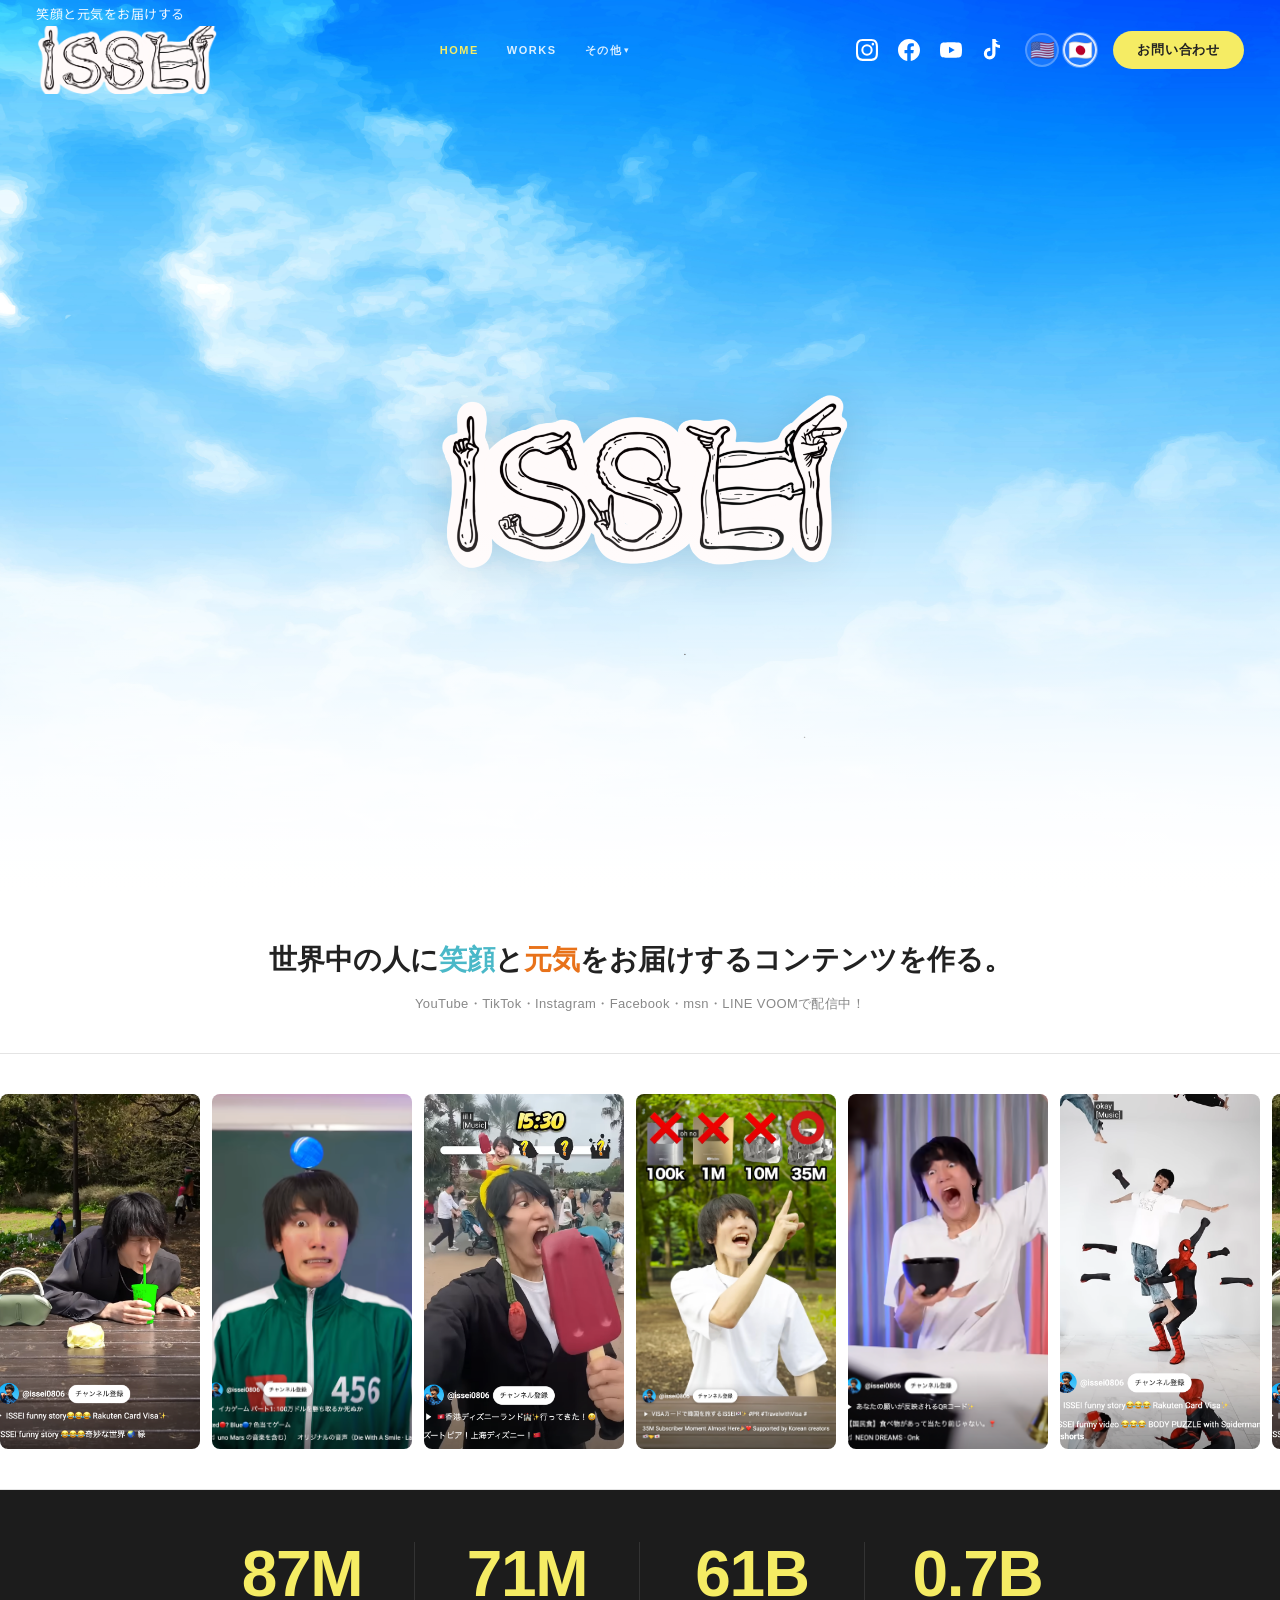
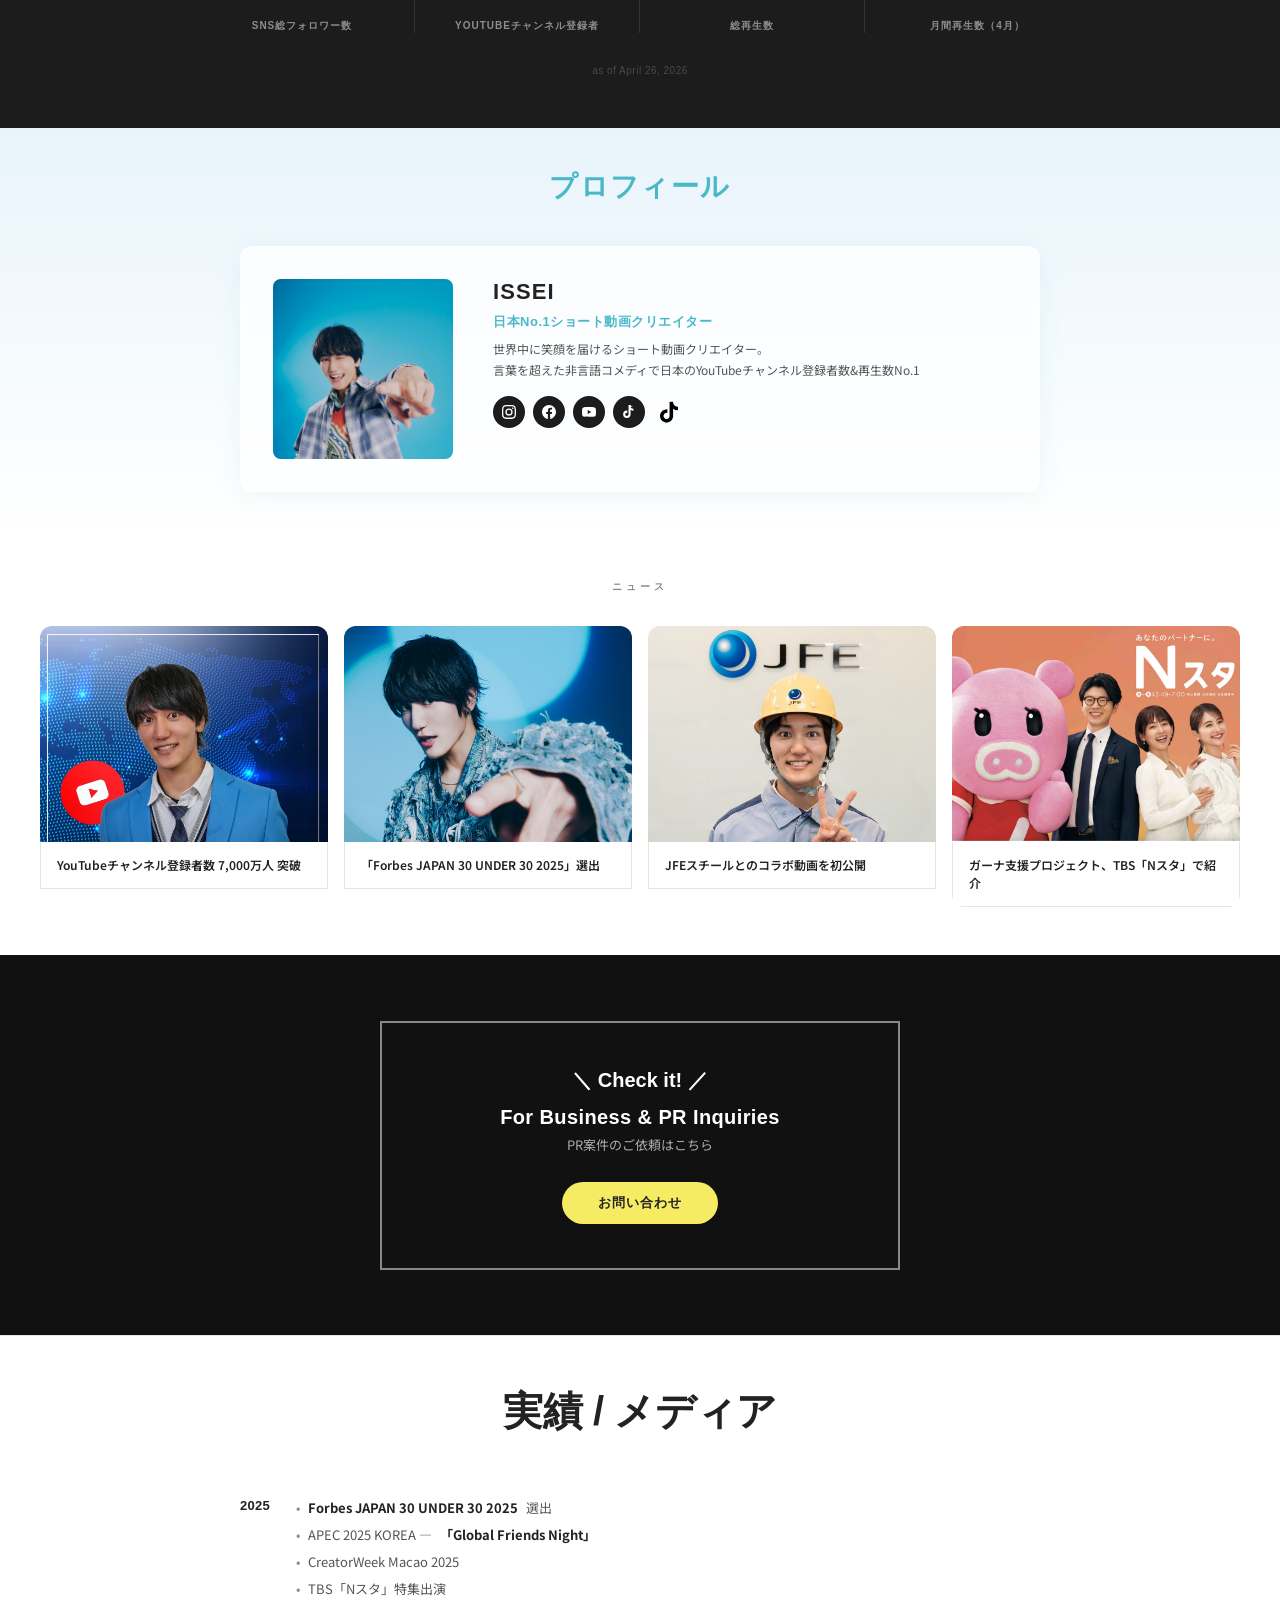
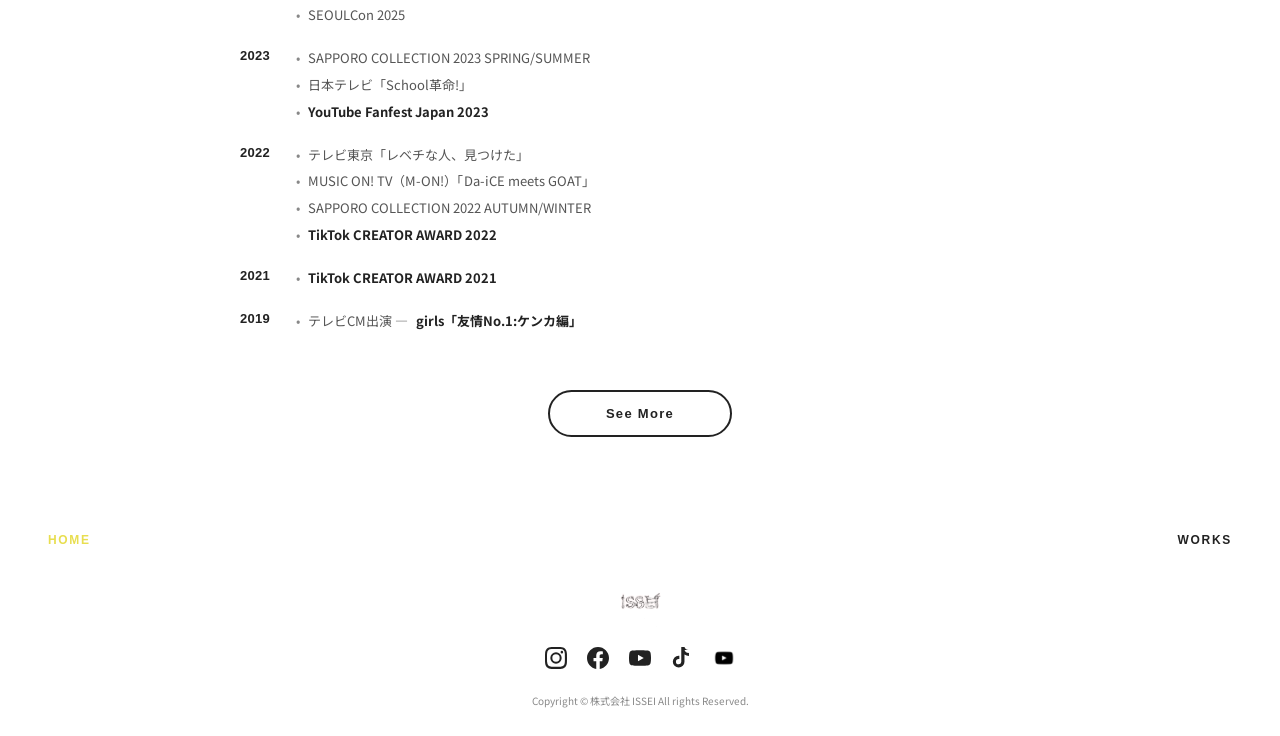
==== commit e86d2adb: "Fix LINE VOOM URL, add Facebook to header, update stats to 74M/64B, fix JFE photo position" ====
--- a/index.html
+++ b/index.html
@@ -156,7 +156,7 @@
           <a href="https://www.tiktok.com/@issei0806" target="_blank" rel="noopener" class="profile-sns-icon" aria-label="TikTok">
             <svg viewBox="0 0 24 24"><path d="M19.6 3.3A4.9 4.9 0 0 1 14.7 0h-3.5v16.4a2.9 2.9 0 0 1-2.9 2.5 2.9 2.9 0 0 1-2.9-2.9 2.9 2.9 0 0 1 2.9-2.9c.3 0 .5 0 .8.1V9.6a6.4 6.4 0 0 0-.8 0A6.4 6.4 0 0 0 2 16a6.4 6.4 0 0 0 6.4 6.4A6.4 6.4 0 0 0 14.7 16V8.2a8.3 8.3 0 0 0 4.9 1.6V6.4a4.9 4.9 0 0 1-4.9-3.1h4.9z"/></svg>
           </a>
-          <a href="https://voom.line.me/ch/issei0806" target="_blank" rel="noopener" class="profile-sns-icon profile-sns-icon--img" aria-label="LINE VOOM">
+          <a href="https://linevoom.line.me/user/_dQAHLAu3z79X39ZBWgqr4kYaA-B5Mnfyq2qL_Vg" target="_blank" rel="noopener" class="profile-sns-icon profile-sns-icon--img" aria-label="LINE VOOM">
             <img src="images/icon-line2.png" alt="LINE VOOM">
           </a>
         </div>
@@ -298,7 +298,7 @@
       <a href="https://www.tiktok.com/@issei0806" target="_blank" rel="noopener" aria-label="TikTok">
         <svg viewBox="0 0 24 24"><path d="M19.6 3.3A4.9 4.9 0 0 1 14.7 0h-3.5v16.4a2.9 2.9 0 0 1-2.9 2.5 2.9 2.9 0 0 1-2.9-2.9 2.9 2.9 0 0 1 2.9-2.9c.3 0 .5 0 .8.1V9.6a6.4 6.4 0 0 0-.8 0A6.4 6.4 0 0 0 2 16a6.4 6.4 0 0 0 6.4 6.4A6.4 6.4 0 0 0 14.7 16V8.2a8.3 8.3 0 0 0 4.9 1.6V6.4a4.9 4.9 0 0 1-4.9-3.1h4.9z"/></svg>
       </a>
-      <a href="https://voom.line.me/ch/issei0806" target="_blank" rel="noopener" aria-label="LINE VOOM">
+      <a href="https://linevoom.line.me/user/_dQAHLAu3z79X39ZBWgqr4kYaA-B5Mnfyq2qL_Vg" target="_blank" rel="noopener" aria-label="LINE VOOM">
         <img src="images/icon-line.png" alt="LINE VOOM">
       </a>
     </div>
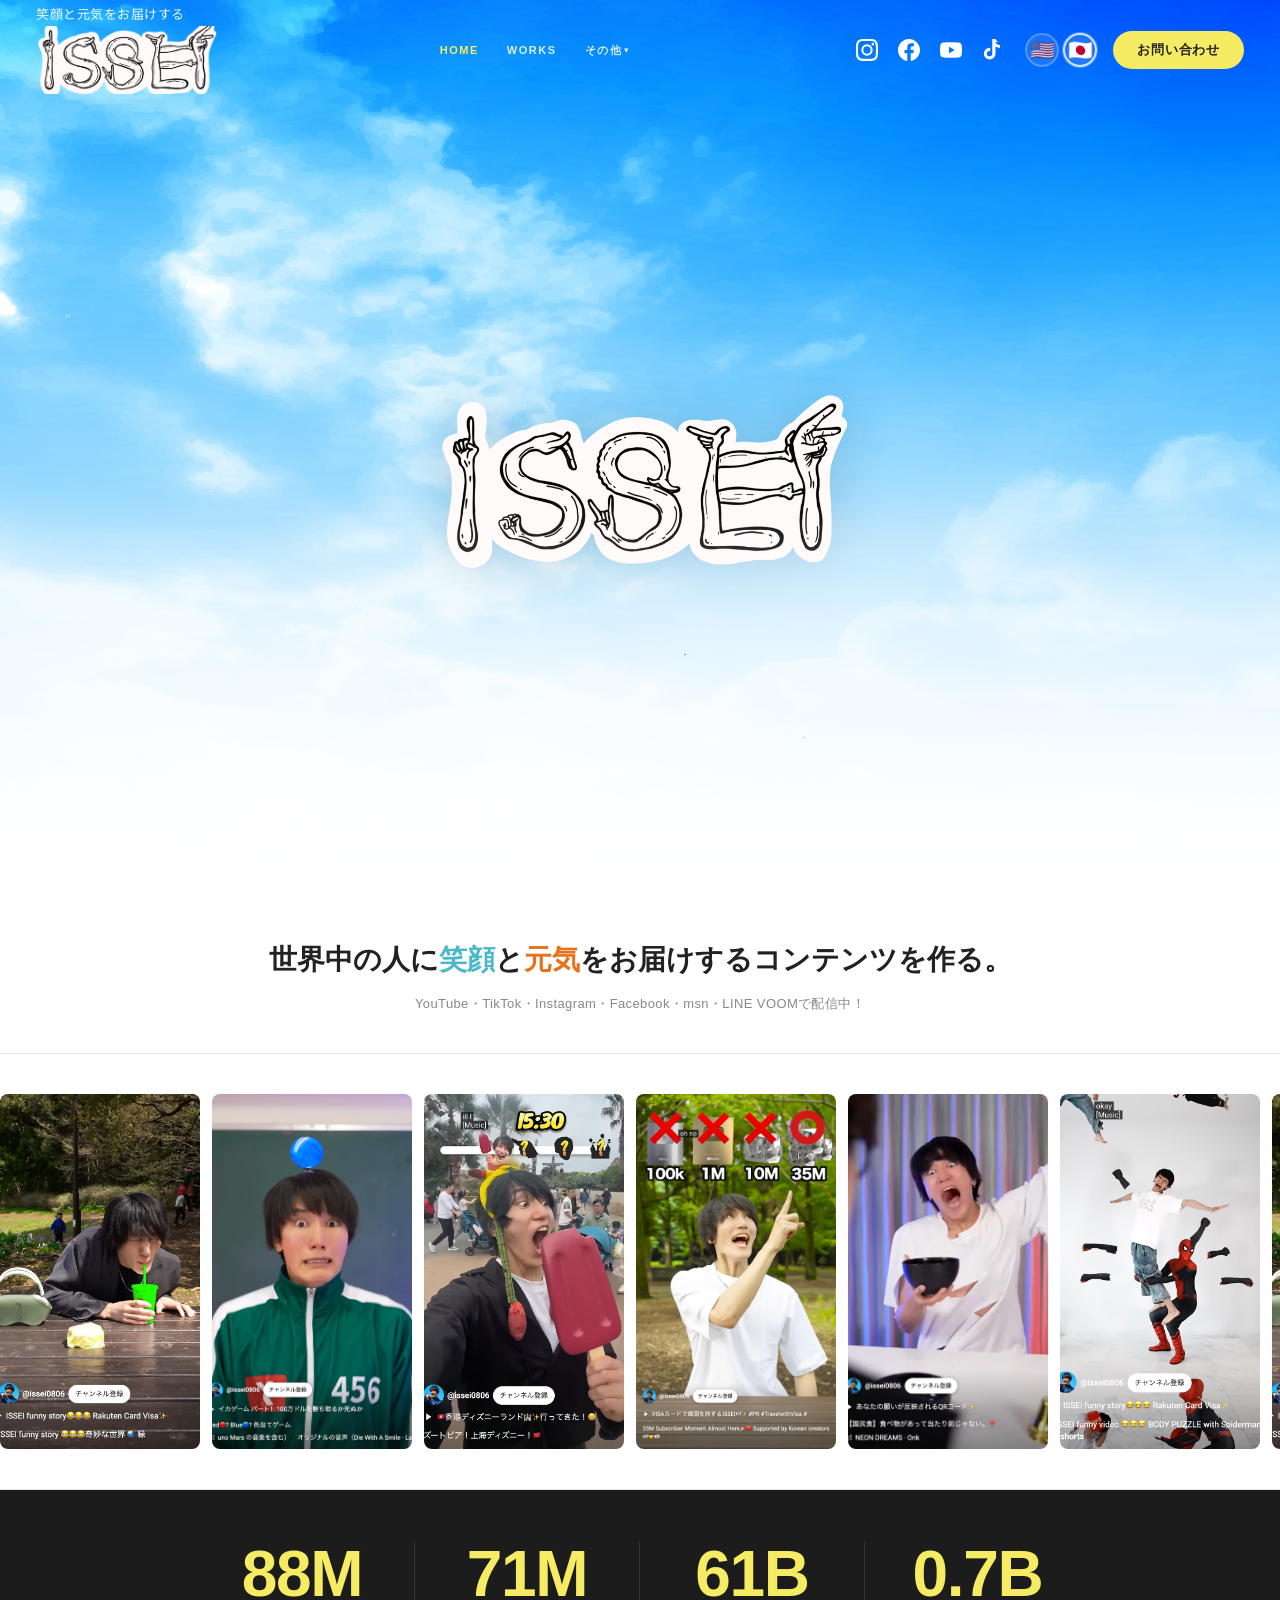
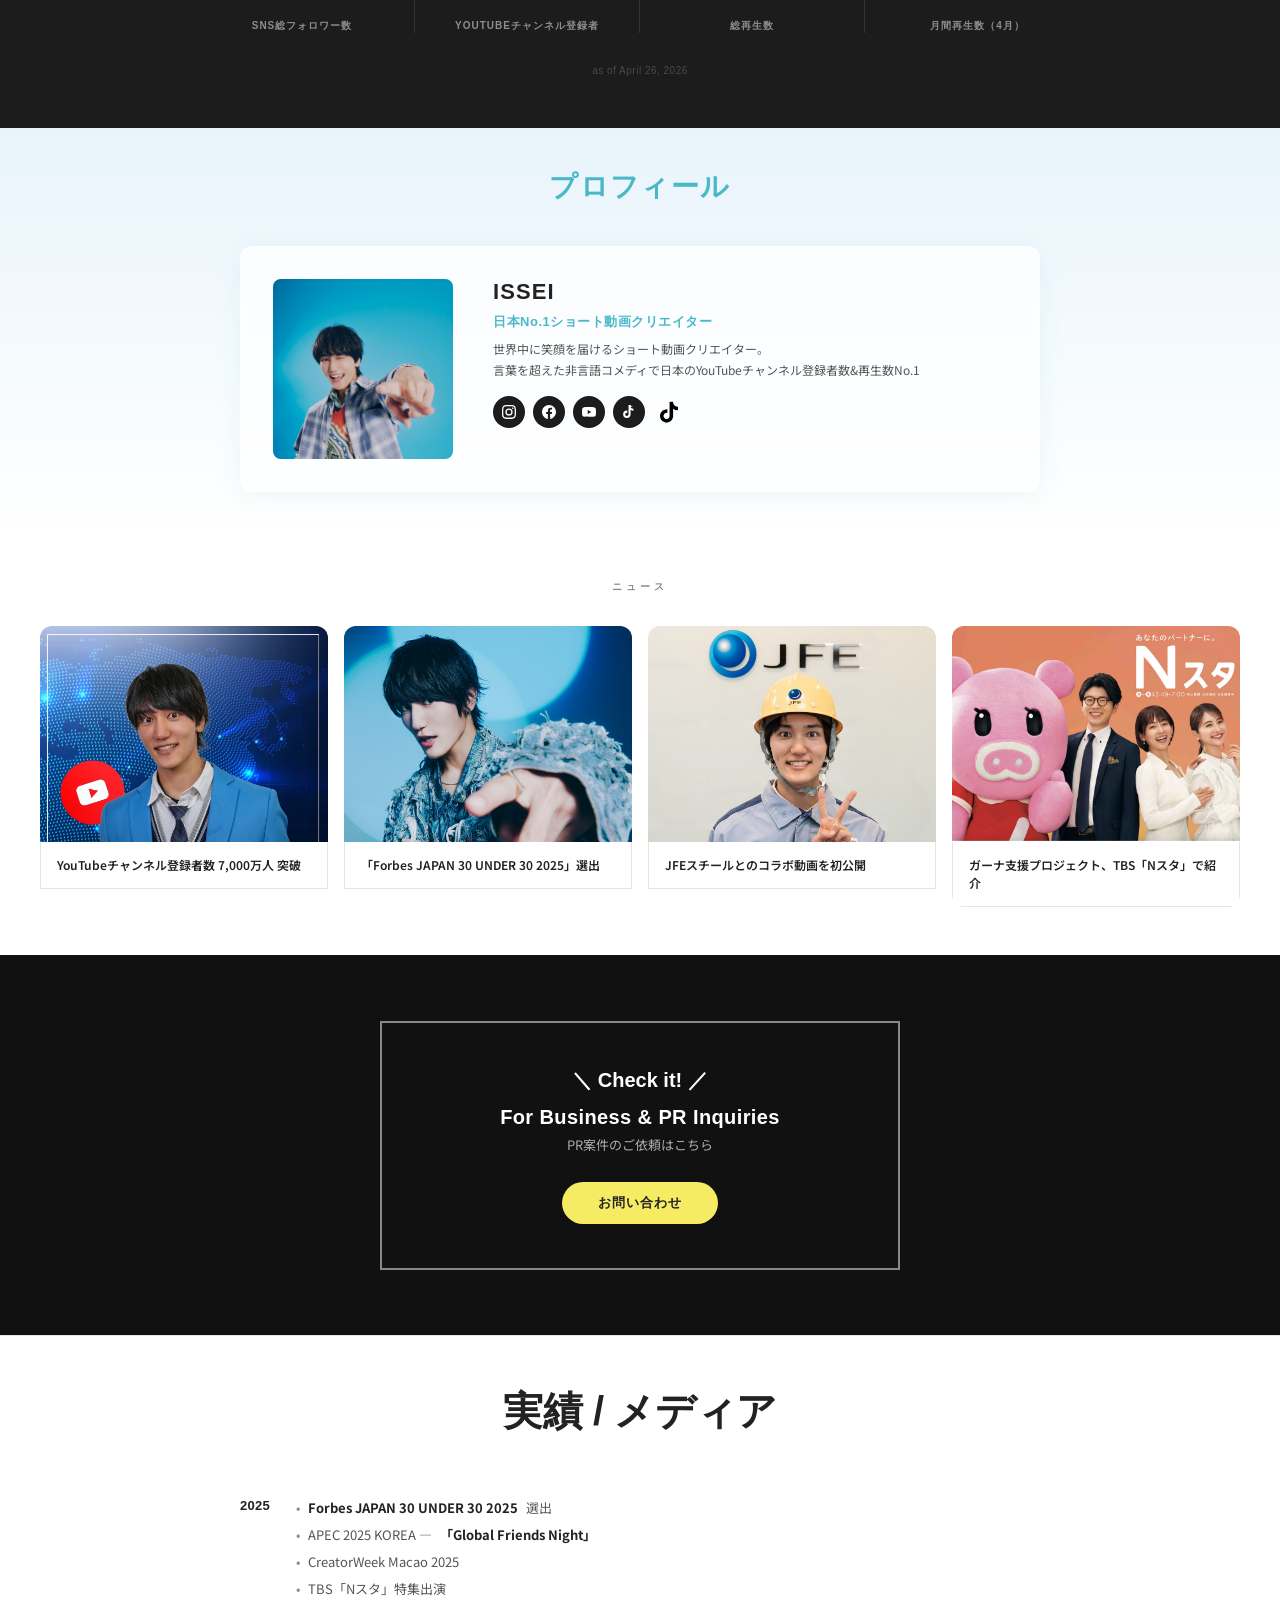
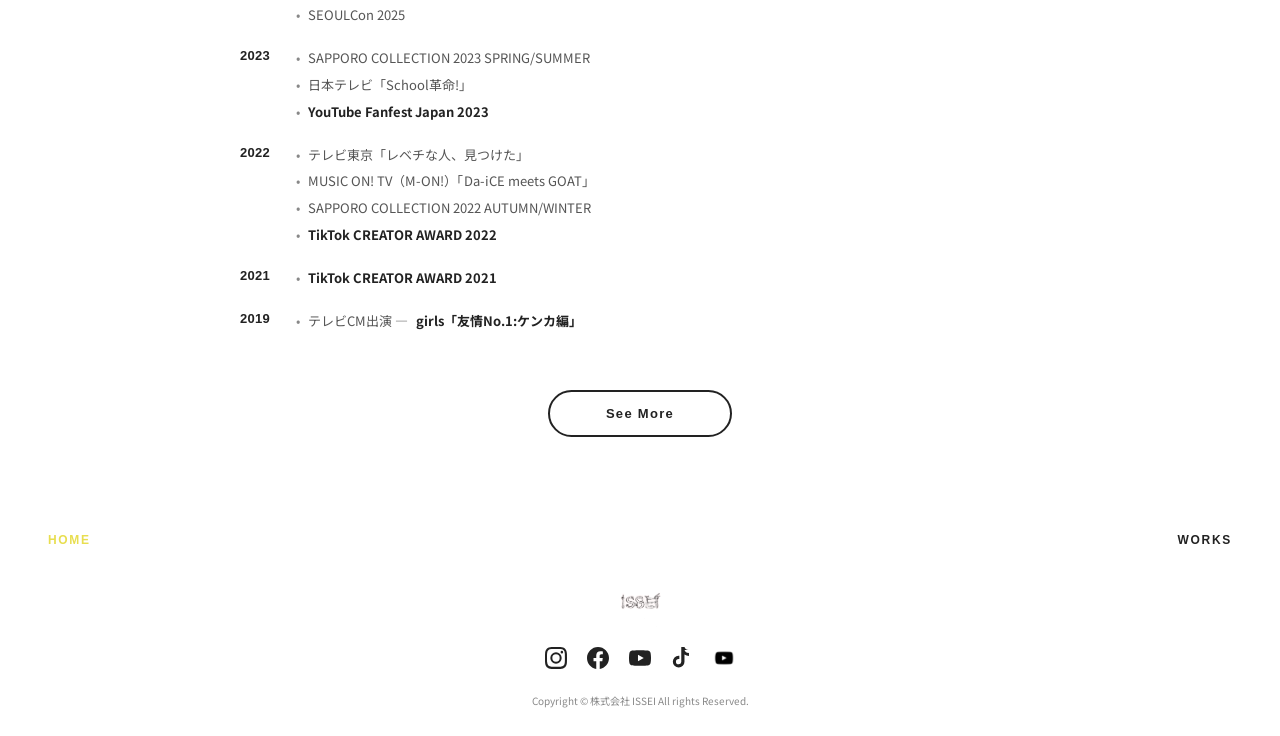
==== commit fde1d2bf: "Mobile UI: hamburger menu, responsive grid fixes, tap area improvements" ====
--- a/index.html
+++ b/index.html
@@ -50,8 +50,23 @@
         <button class="lang-btn" data-lang="ja">🇯🇵</button>
       </div>
       <a href="contact.html" class="btn-contact" data-i18n="nav.contact">Contact Us</a>
+      <button class="hamburger" aria-label="メニューを開く" aria-expanded="false">
+        <span></span><span></span><span></span>
+      </button>
     </div>
   </header>
+  <div class="nav-drawer-overlay"></div>
+  <nav class="nav-drawer" aria-hidden="true">
+    <a href="index.html">HOME</a>
+    <a href="works.html">WORKS</a>
+    <a href="index.html#profile">Profile</a>
+    <a href="index.html#news">News</a>
+    <a href="contact.html">Contact</a>
+    <div class="drawer-lang">
+      <button class="lang-btn" data-lang="en">🇺🇸 EN</button>
+      <button class="lang-btn" data-lang="ja">🇯🇵 JA</button>
+    </div>
+  </nav>
 
   <!-- HERO -->
   <section class="hero" id="home">
--- a/css/style.css
+++ b/css/style.css
@@ -922,6 +922,89 @@
 }
 
 /* =============================================
+   HAMBURGER MENU
+   ============================================= */
+
+.hamburger {
+  display: none;
+  flex-direction: column;
+  justify-content: center;
+  align-items: center;
+  gap: 5px;
+  width: 44px;
+  height: 44px;
+  background: none;
+  border: none;
+  cursor: pointer;
+  padding: 0;
+  z-index: 201;
+  flex-shrink: 0;
+}
+.hamburger span {
+  display: block;
+  width: 22px;
+  height: 2px;
+  background: var(--white);
+  border-radius: 2px;
+  transition: transform 0.3s ease, opacity 0.3s ease;
+}
+.hamburger.open span:nth-child(1) { transform: translateY(7px) rotate(45deg); }
+.hamburger.open span:nth-child(2) { opacity: 0; }
+.hamburger.open span:nth-child(3) { transform: translateY(-7px) rotate(-45deg); }
+
+.nav-drawer-overlay {
+  display: none;
+  position: fixed;
+  inset: 0;
+  background: rgba(0,0,0,0.55);
+  z-index: 198;
+}
+.nav-drawer-overlay.open { display: block; }
+
+.nav-drawer {
+  position: fixed;
+  top: 0;
+  right: 0;
+  height: 100%;
+  width: 280px;
+  background: var(--dark);
+  z-index: 199;
+  padding: 96px 32px 48px;
+  display: flex;
+  flex-direction: column;
+  transform: translateX(100%);
+  transition: transform 0.35s cubic-bezier(0.4, 0, 0.2, 1);
+}
+.nav-drawer.open { transform: translateX(0); }
+
+.nav-drawer a {
+  display: block;
+  font-size: 14px;
+  font-weight: 700;
+  color: rgba(255,255,255,0.8);
+  letter-spacing: 0.12em;
+  padding: 15px 0;
+  border-bottom: 1px solid rgba(255,255,255,0.08);
+  font-family: var(--font-en);
+  text-decoration: none;
+  transition: color 0.2s;
+}
+.nav-drawer a:first-child { border-top: 1px solid rgba(255,255,255,0.08); }
+.nav-drawer a:hover { color: var(--yellow); }
+
+.drawer-lang {
+  display: flex;
+  gap: 10px;
+  margin-top: 28px;
+}
+.drawer-lang .lang-btn {
+  flex: 1;
+  padding: 10px 6px;
+  font-size: 13px;
+  border-radius: 6px;
+}
+
+/* =============================================
    RESPONSIVE
    ============================================= */
 
@@ -1139,8 +1222,12 @@
 @media (max-width: 768px) {
   header { padding: 0 16px; }
   .logo-text { font-size: 18px; }
+  .logo-img { height: 48px; }
   .header-nav { display: none; }
   .nav-more { display: none; }
+  .btn-contact { display: none; }
+  .hamburger { display: flex; }
+  .header-sns a { width: 40px; height: 40px; }
 
   .hero { min-height: 40vh; }
   .hero-issei-logo { font-size: clamp(56px, 18vw, 100px); }
@@ -1159,4 +1246,16 @@
 
 @media (max-width: 480px) {
   .lang-toggle { display: none; }
-}
+  .header-sns { display: none; }
+  .news-grid { grid-template-columns: 1fr; }
+  .cta-inner-box { padding: 20px 16px; }
+  .news-card-title { font-size: 13px; }
+  .contact-form-section { padding: 32px 16px; }
+  .stats-date { font-size: 10px; }
+}
+
+@media (max-width: 360px) {
+  .stats-grid { grid-template-columns: 1fr; }
+  .stat-item { border-right: none !important; border-top: 1px solid rgba(255,255,255,0.1); }
+  .stat-item:first-child { border-top: none; }
+}
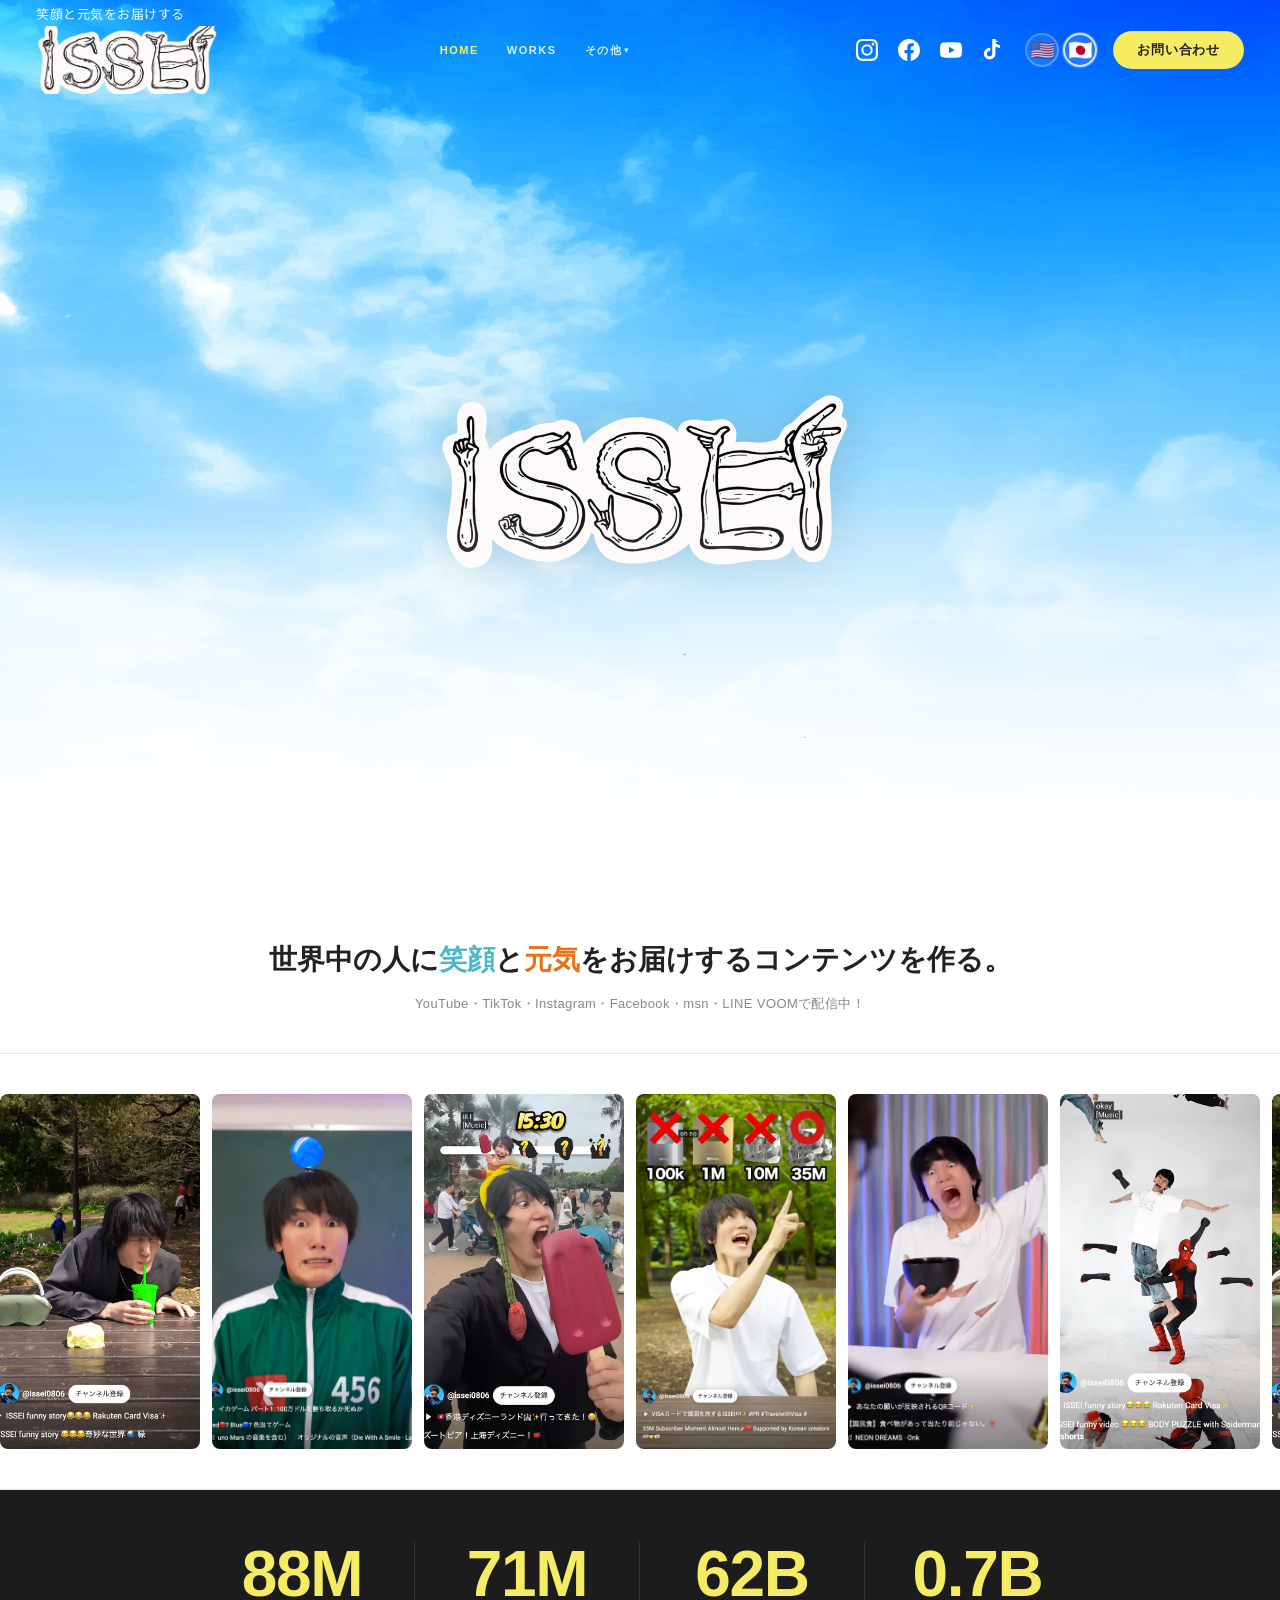
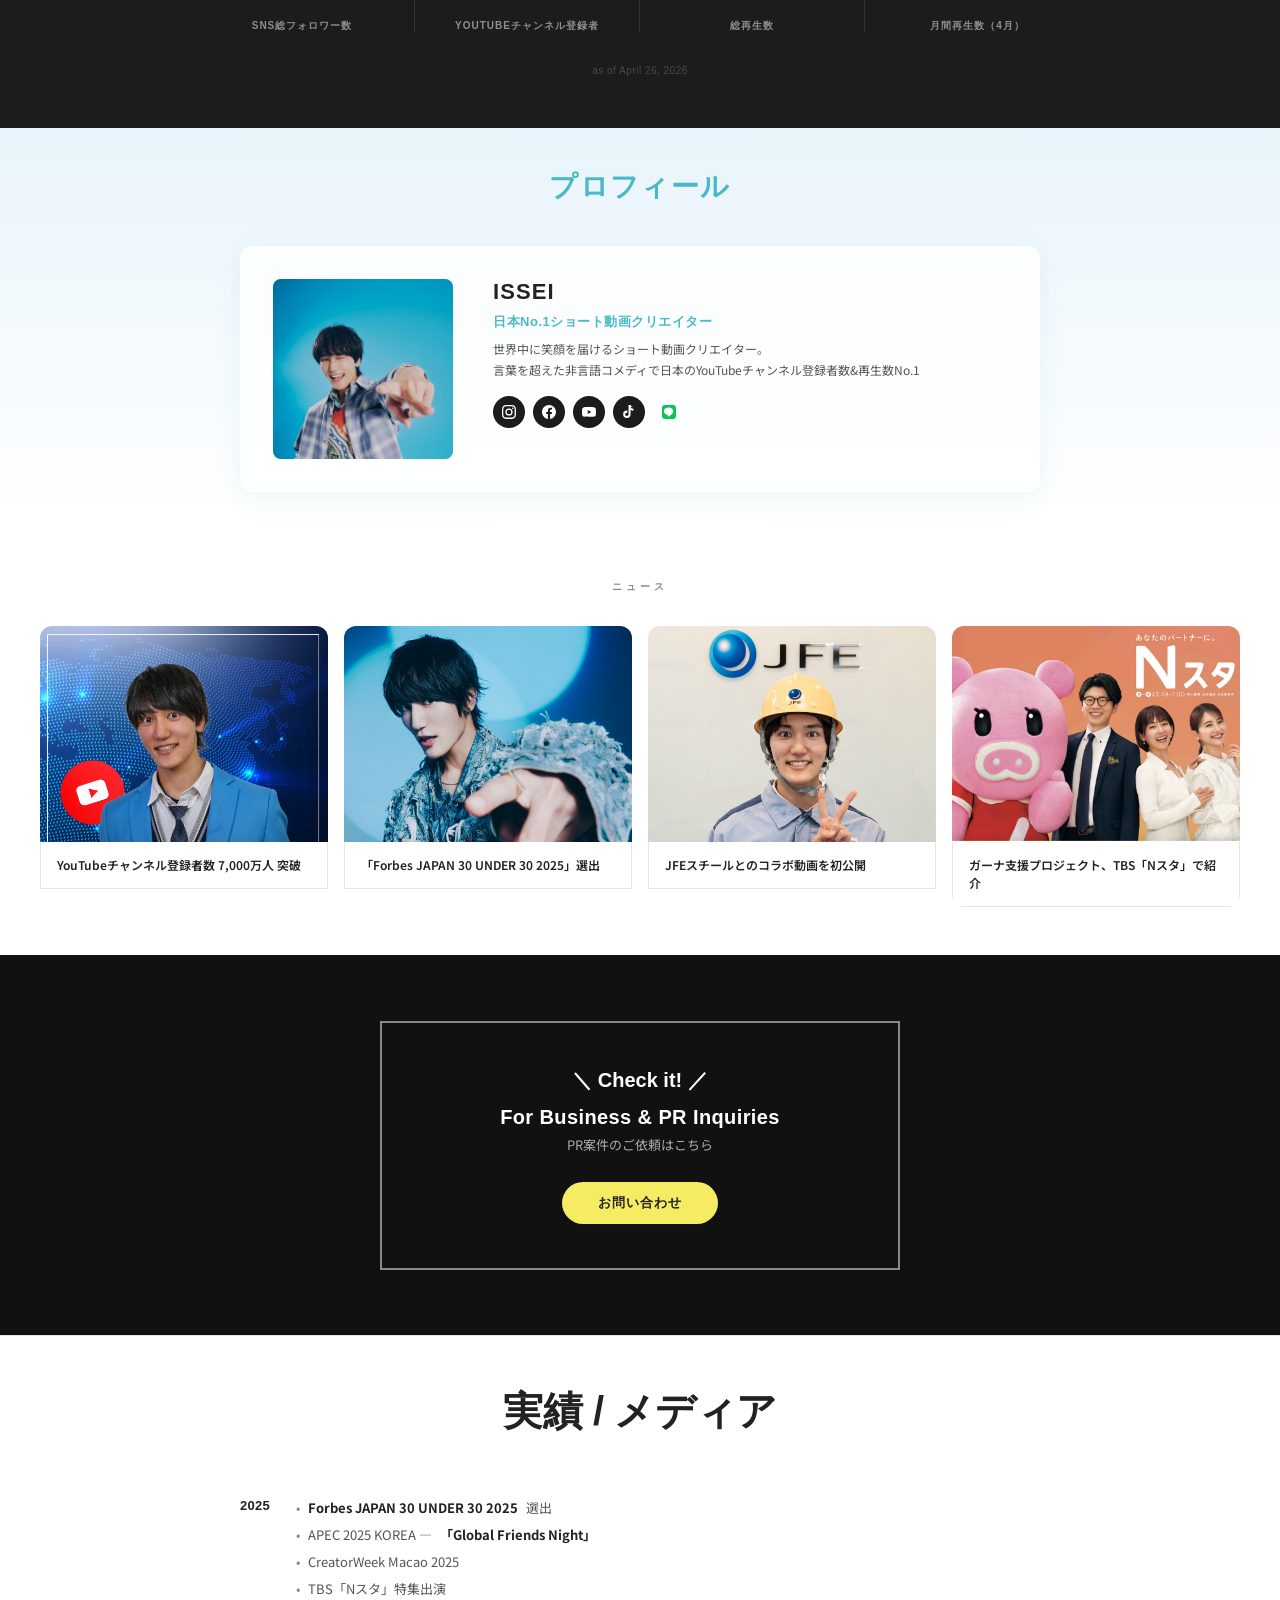
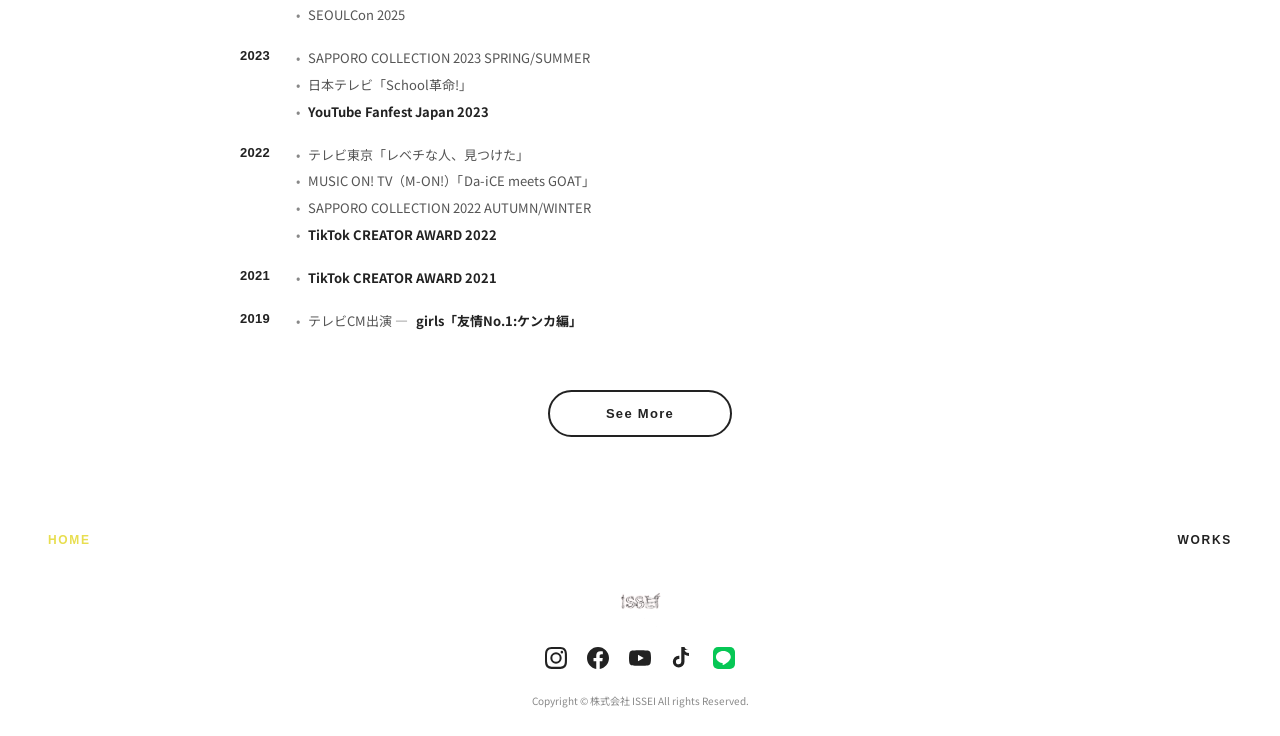
==== commit ea08df13: "Fix LINE VOOM icon: replace wrong PNG with correct LINE SVG" ====
--- a/index.html
+++ b/index.html
@@ -172,7 +172,7 @@
             <svg viewBox="0 0 24 24"><path d="M19.6 3.3A4.9 4.9 0 0 1 14.7 0h-3.5v16.4a2.9 2.9 0 0 1-2.9 2.5 2.9 2.9 0 0 1-2.9-2.9 2.9 2.9 0 0 1 2.9-2.9c.3 0 .5 0 .8.1V9.6a6.4 6.4 0 0 0-.8 0A6.4 6.4 0 0 0 2 16a6.4 6.4 0 0 0 6.4 6.4A6.4 6.4 0 0 0 14.7 16V8.2a8.3 8.3 0 0 0 4.9 1.6V6.4a4.9 4.9 0 0 1-4.9-3.1h4.9z"/></svg>
           </a>
           <a href="https://linevoom.line.me/user/_dQAHLAu3z79X39ZBWgqr4kYaA-B5Mnfyq2qL_Vg" target="_blank" rel="noopener" class="profile-sns-icon profile-sns-icon--img" aria-label="LINE VOOM">
-            <img src="images/icon-line2.png" alt="LINE VOOM">
+            <svg viewBox="0 0 24 24" xmlns="http://www.w3.org/2000/svg"><rect width="24" height="24" rx="5.5" fill="#06C755"/><path d="M19.4 10.9c0-3.6-3.6-6.5-8.1-6.5S3.2 7.3 3.2 10.9c0 3.2 2.9 5.9 6.7 6.5.3.1.6.2.7.4.1.2.1.5 0 .7l-.1.7c0 .2-.2.8.7.4.9-.4 4.7-2.7 6.4-4.7 1-1.1 1.8-2.6 1.8-4z" fill="#fff"/></svg>
           </a>
         </div>
       </div>
@@ -314,7 +314,7 @@
         <svg viewBox="0 0 24 24"><path d="M19.6 3.3A4.9 4.9 0 0 1 14.7 0h-3.5v16.4a2.9 2.9 0 0 1-2.9 2.5 2.9 2.9 0 0 1-2.9-2.9 2.9 2.9 0 0 1 2.9-2.9c.3 0 .5 0 .8.1V9.6a6.4 6.4 0 0 0-.8 0A6.4 6.4 0 0 0 2 16a6.4 6.4 0 0 0 6.4 6.4A6.4 6.4 0 0 0 14.7 16V8.2a8.3 8.3 0 0 0 4.9 1.6V6.4a4.9 4.9 0 0 1-4.9-3.1h4.9z"/></svg>
       </a>
       <a href="https://linevoom.line.me/user/_dQAHLAu3z79X39ZBWgqr4kYaA-B5Mnfyq2qL_Vg" target="_blank" rel="noopener" aria-label="LINE VOOM">
-        <img src="images/icon-line.png" alt="LINE VOOM">
+        <svg viewBox="0 0 24 24" xmlns="http://www.w3.org/2000/svg"><rect width="24" height="24" rx="5.5" fill="#06C755"/><path d="M19.4 10.9c0-3.6-3.6-6.5-8.1-6.5S3.2 7.3 3.2 10.9c0 3.2 2.9 5.9 6.7 6.5.3.1.6.2.7.4.1.2.1.5 0 .7l-.1.7c0 .2-.2.8.7.4.9-.4 4.7-2.7 6.4-4.7 1-1.1 1.8-2.6 1.8-4z" fill="#fff"/></svg>
       </a>
     </div>
     <p class="footer-copy" data-i18n="footer.copy">Copyright © 株式会社 ISSEI All rights Reserved.</p>
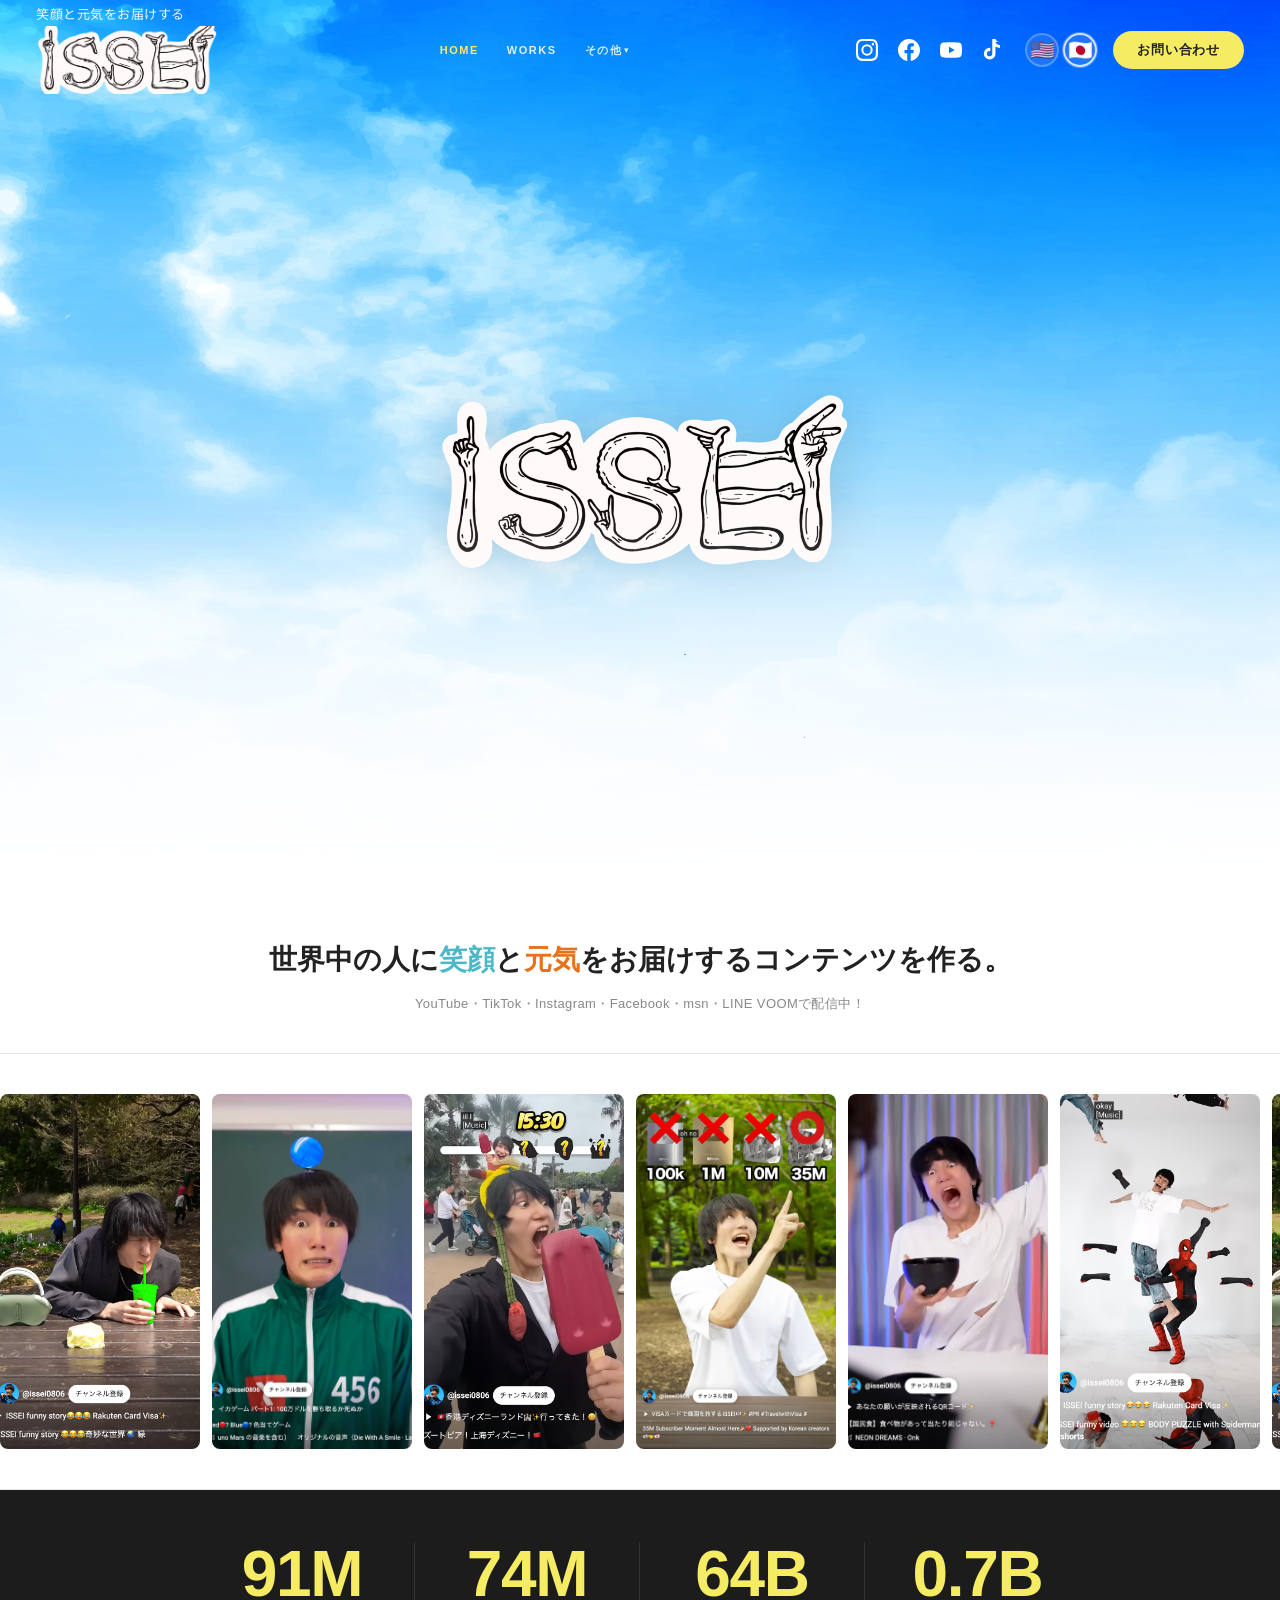
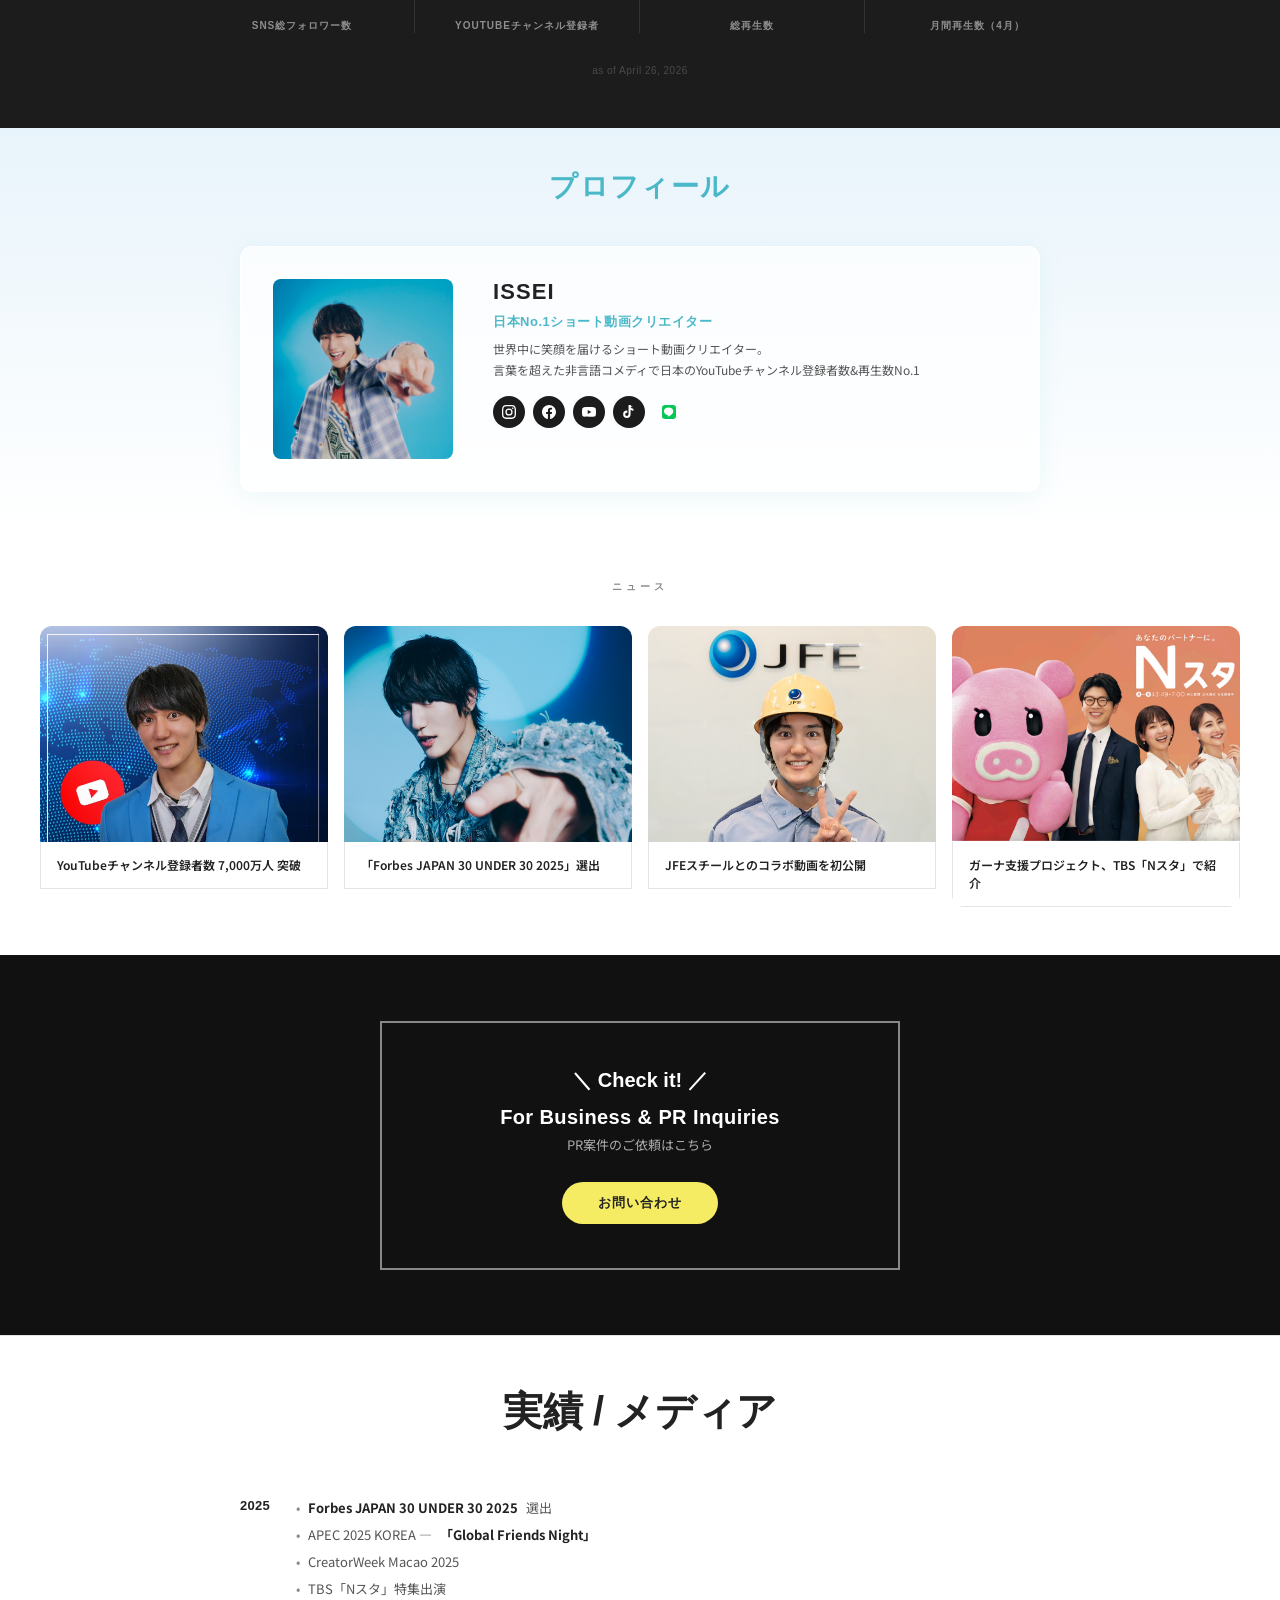
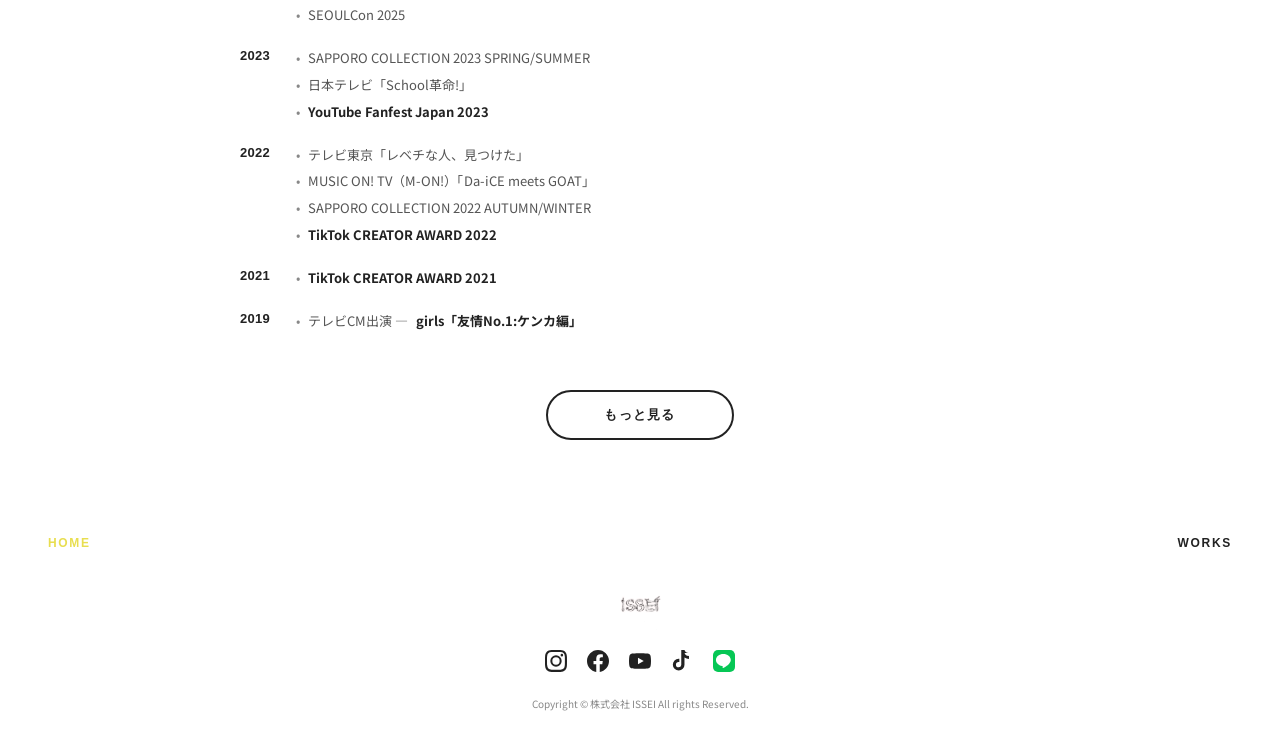
==== commit 709948b1: "Fix news pages nav, stats consistency, profile photo position, More dropdown visibility - news1-4: A" ====
--- a/index.html
+++ b/index.html
@@ -141,7 +141,7 @@
       </div>
       <div class="stat-item">
         <div class="stat-num" data-target="0.7" data-suffix="B">0.7B</div>
-        <div class="stat-label" data-i18n="stat.monthly">Monthly Views (Mar)</div>
+        <div class="stat-label" data-i18n="stat.monthly">Monthly Views (Apr)</div>
       </div>
     </div>
     <p class="stats-date">as of April 26, 2026</p>
@@ -289,7 +289,7 @@
 
     </div>
     <div style="text-align:center;margin-top:48px;">
-      <a href="works.html" class="btn-see-more" data-i18n="works.seemore">See More</a>
+      <a href="works.html" class="btn-see-more" data-i18n="works.see">See More</a>
     </div>
   </section>
 
--- a/css/style.css
+++ b/css/style.css
@@ -414,7 +414,7 @@
   align-items: center;
   justify-content: center;
 }
-.profile-photo img { width: 100%; height: 100%; object-fit: cover; object-position: top; }
+.profile-photo img { width: 100%; height: 100%; object-fit: cover; object-position: center 25%; }
 .profile-photo-placeholder {
   font-size: 10px;
   color: var(--text-light);
@@ -806,6 +806,10 @@
 body.page-article .header-sns svg { fill: #333; }
 body.page-article .header-nav a { color: rgba(0,0,0,0.7); }
 body.page-article .header-nav a:hover { color: #000; }
+body.page-article .nav-more-trigger,
+body.page-article .nav-more-arrow { color: rgba(0,0,0,0.7); }
+body.page-article .nav-more:hover .nav-more-trigger,
+body.page-article .nav-more:hover .nav-more-arrow { color: #000; }
 body.page-article .lang-btn { border-color: rgba(0,0,0,0.25); background: rgba(0,0,0,0.04); }
 body.page-article .btn-contact { background: var(--yellow); color: #111; }
 
